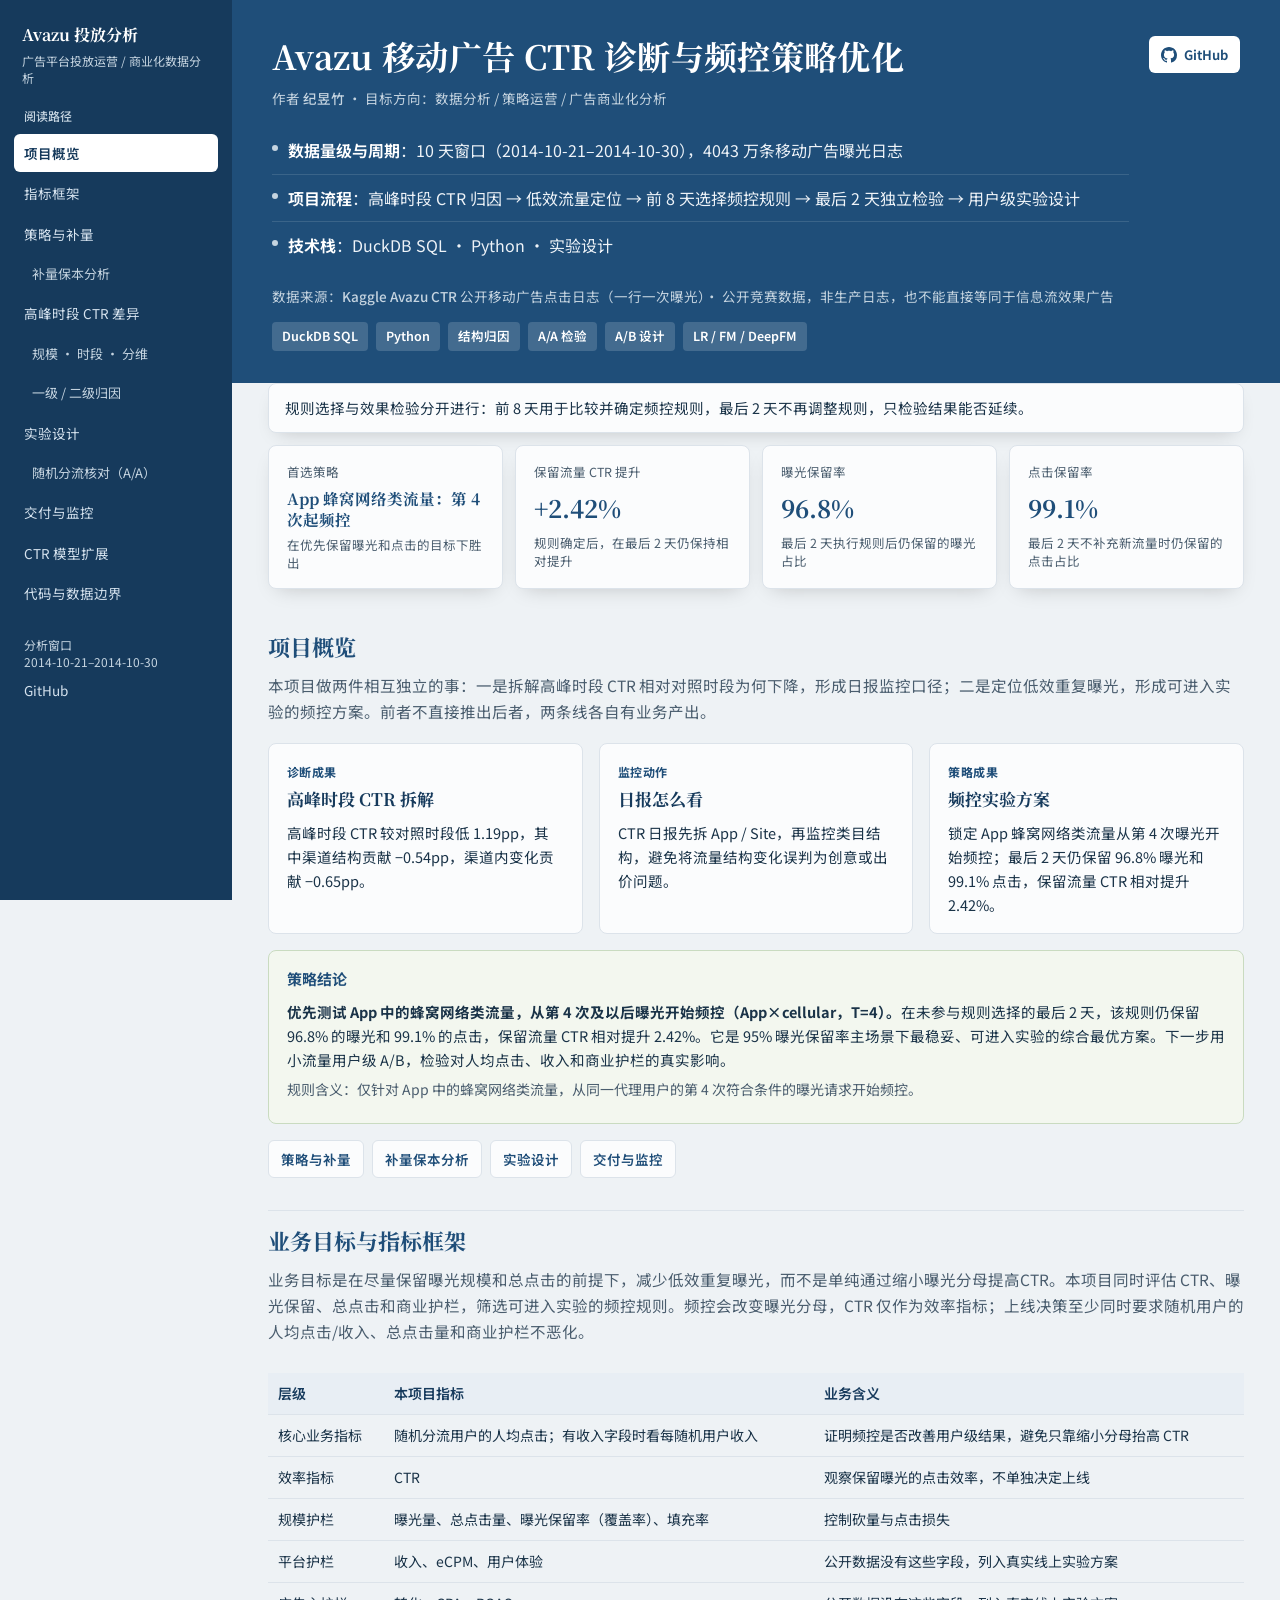
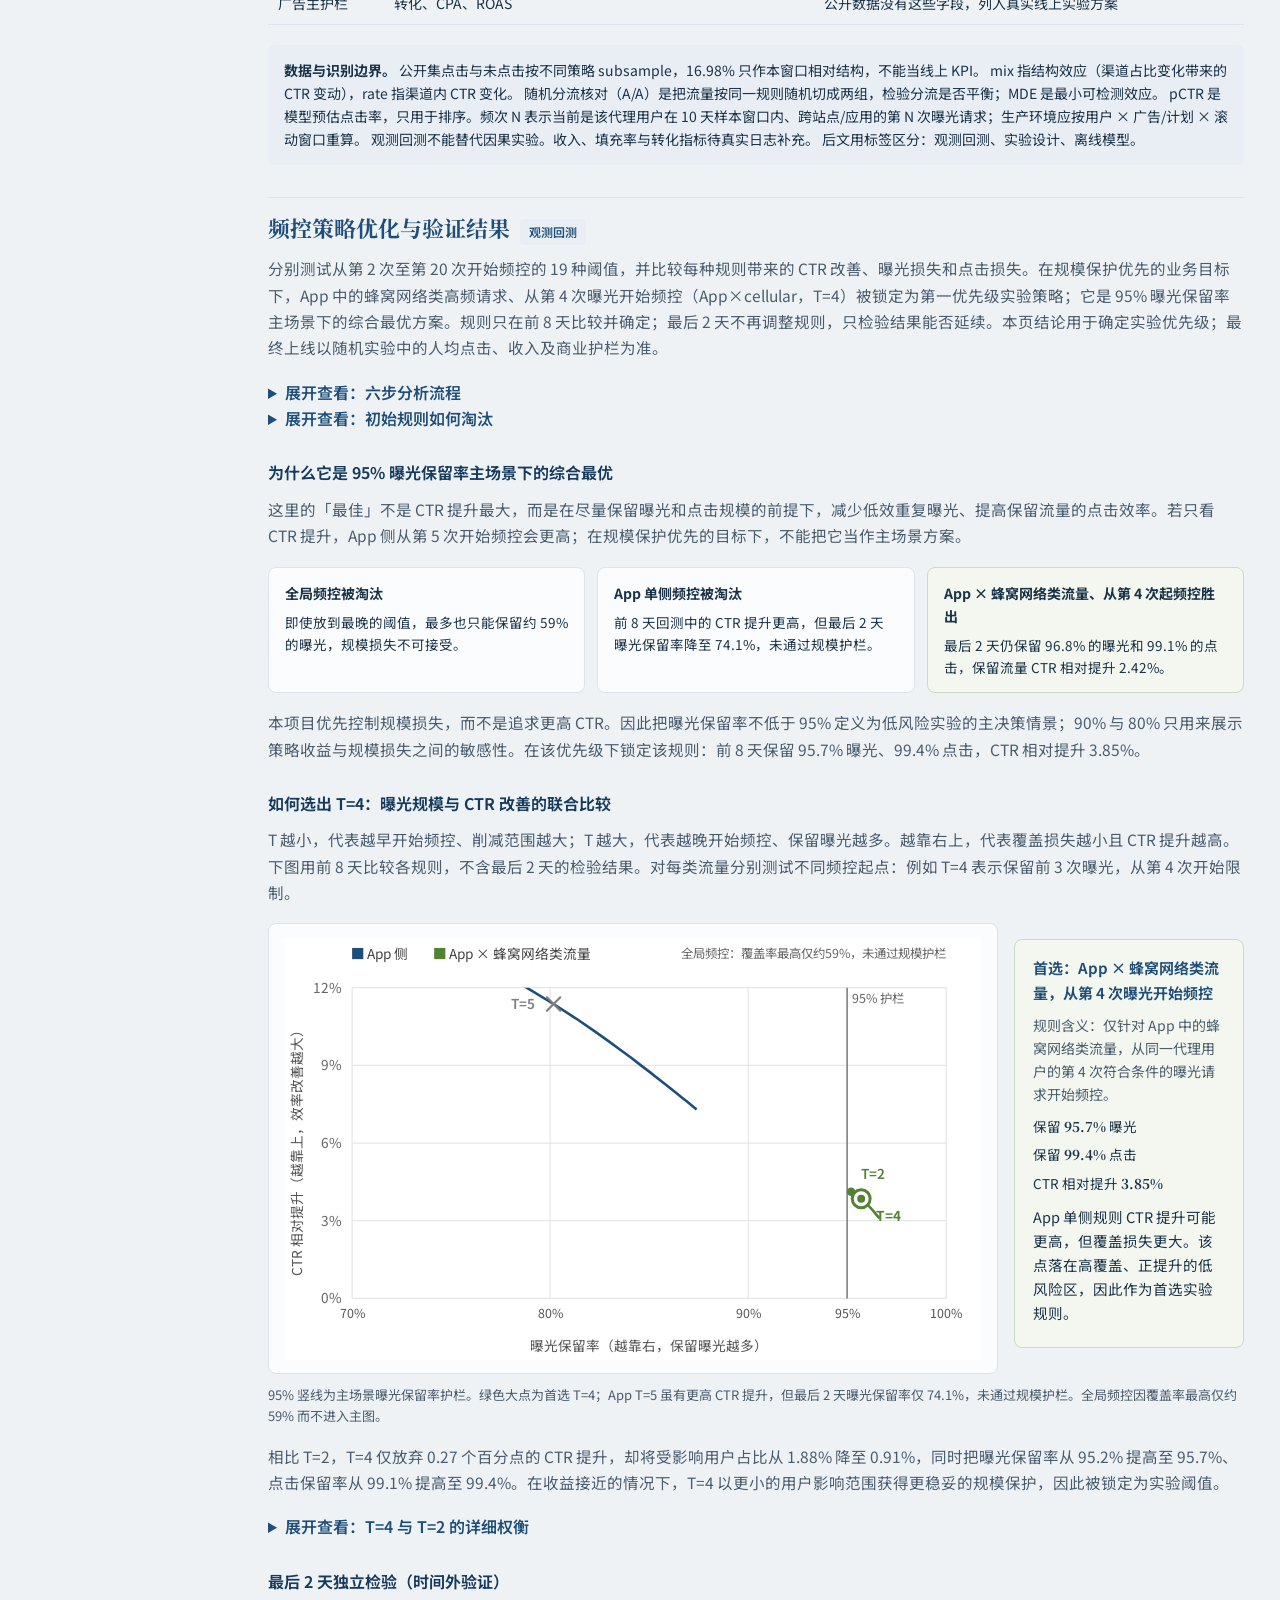
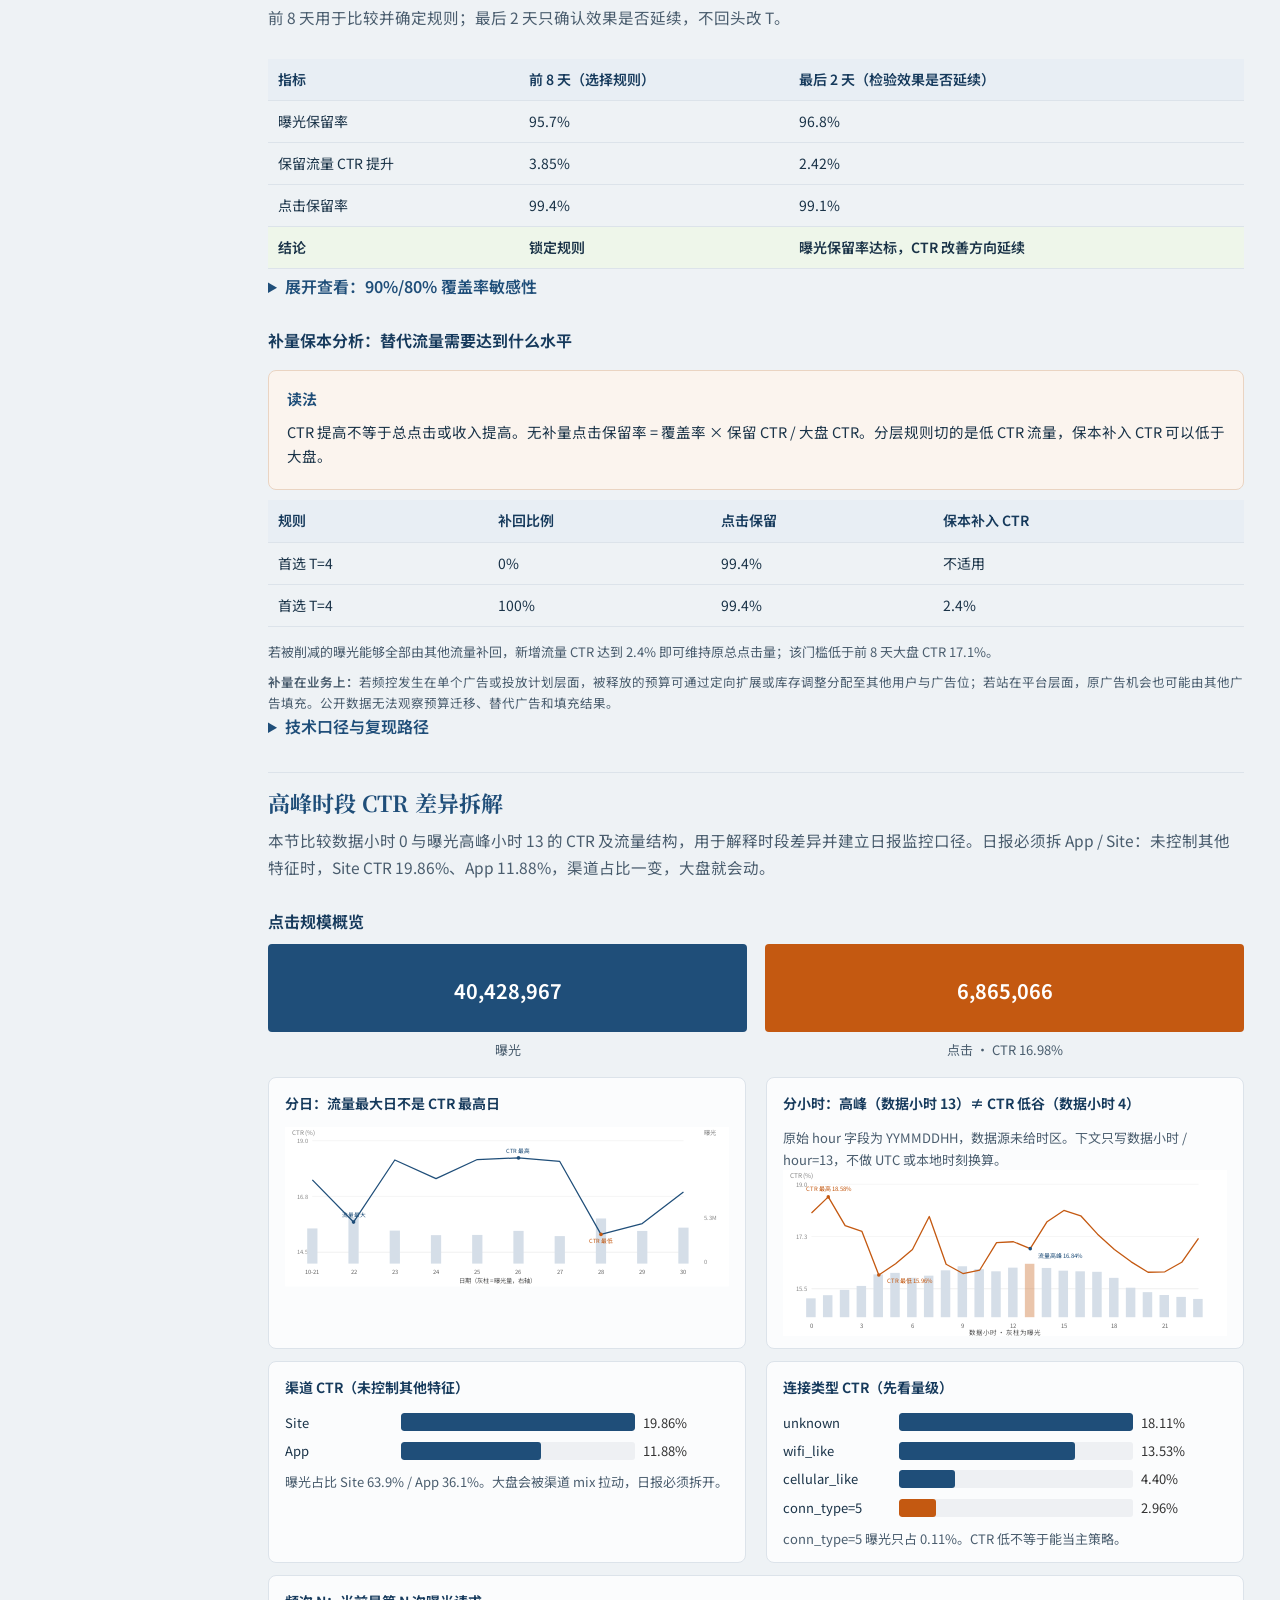
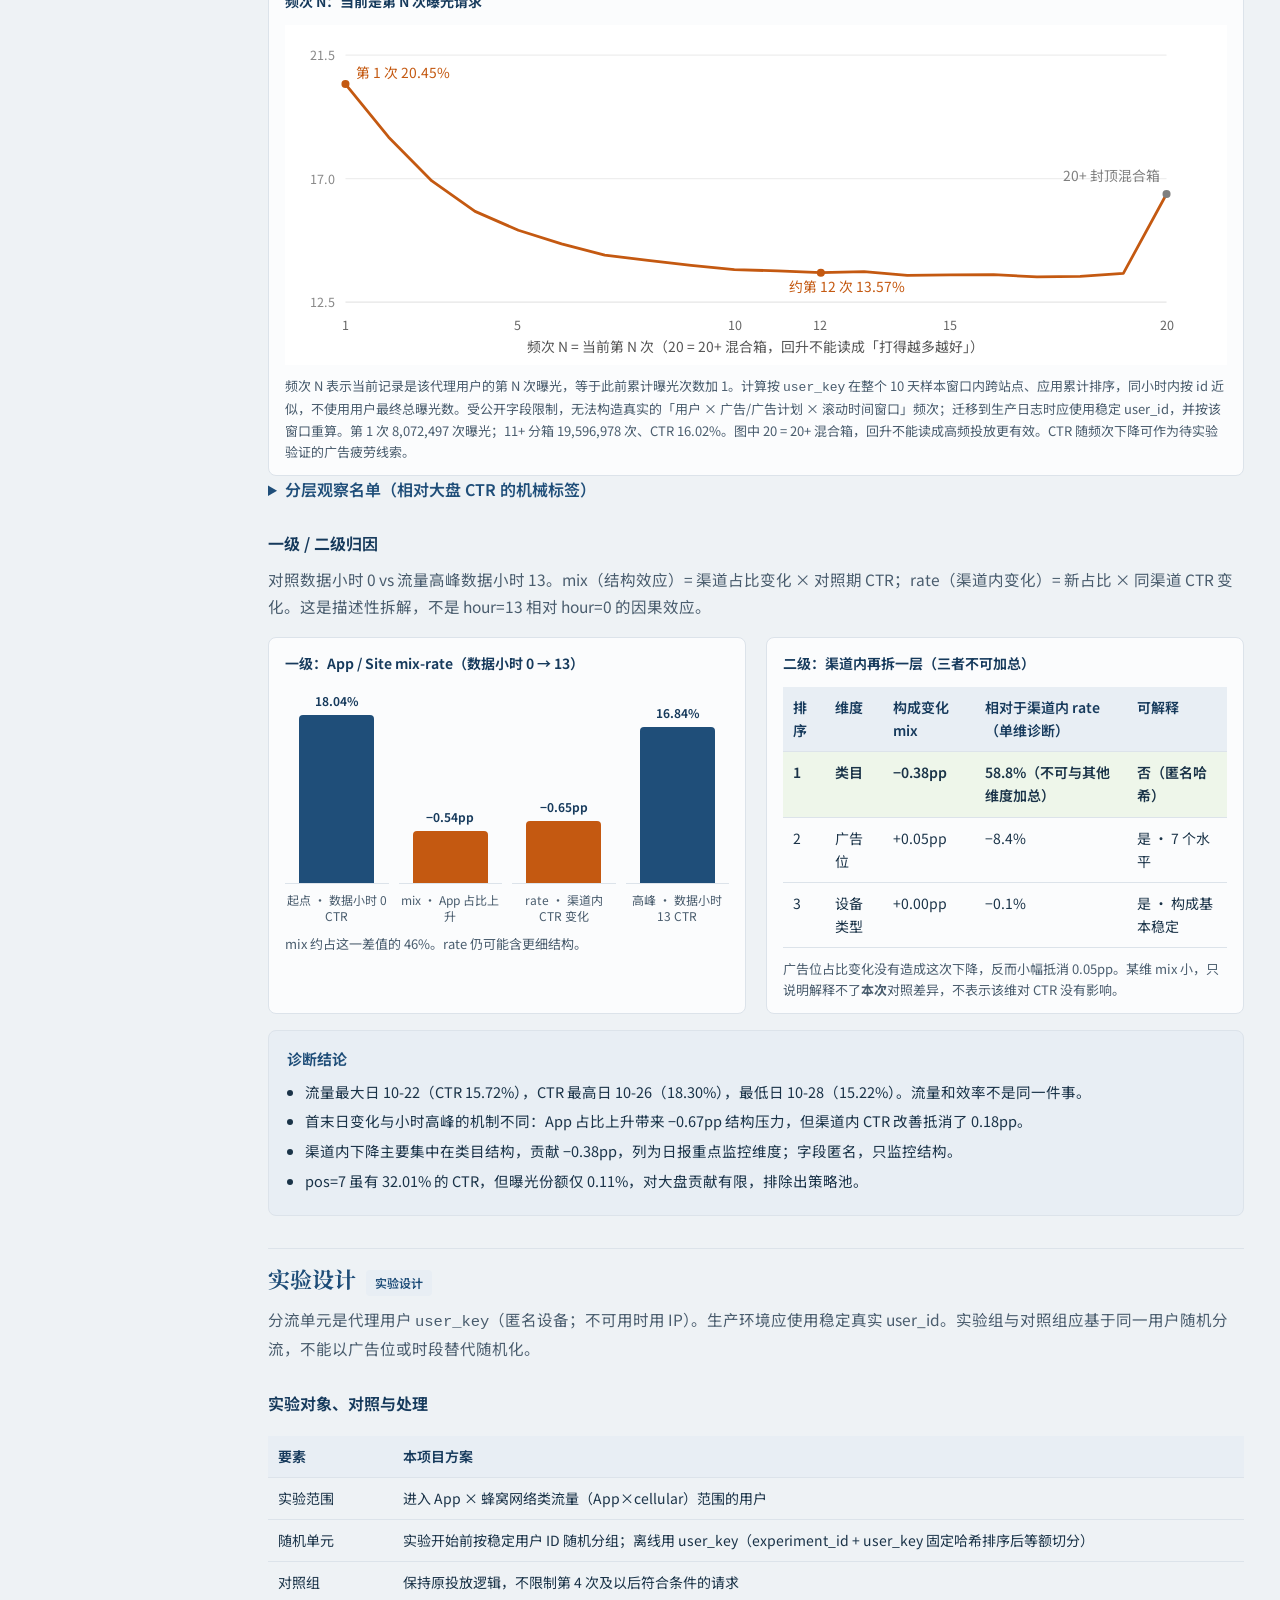
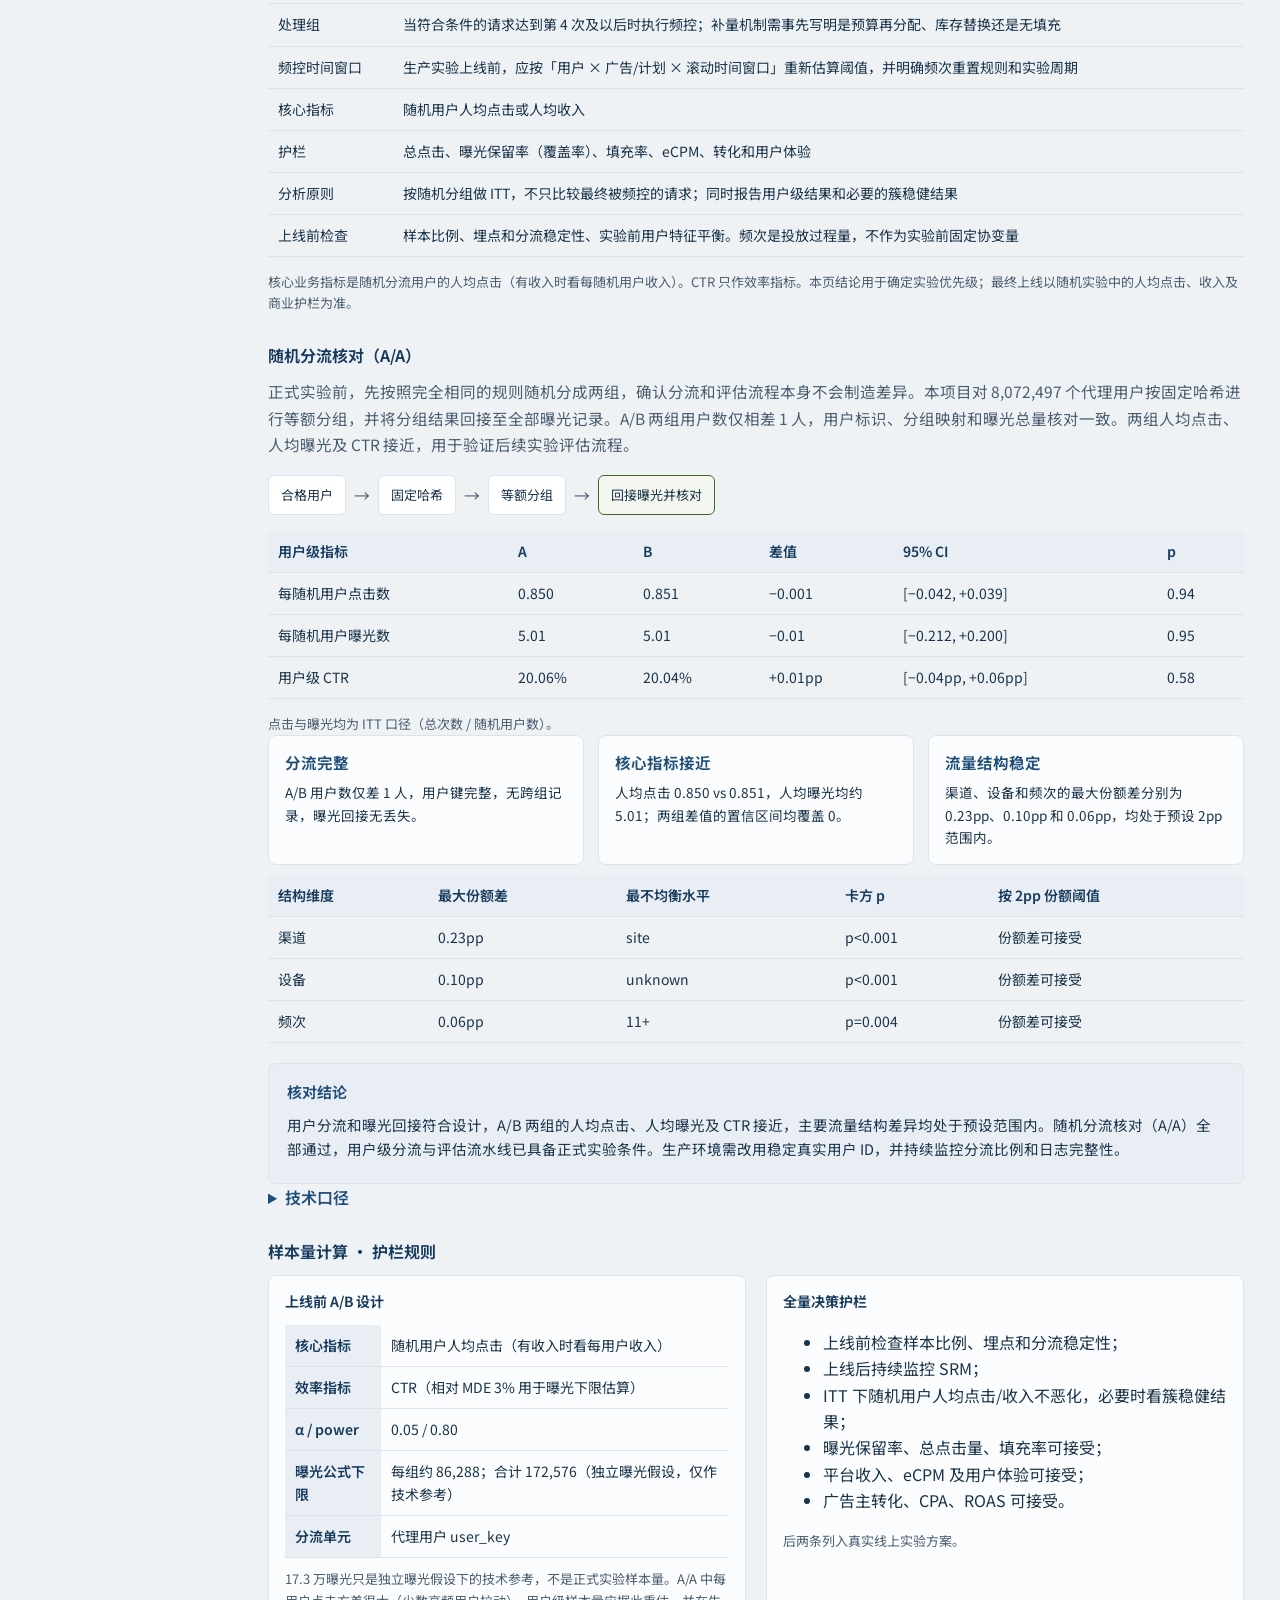
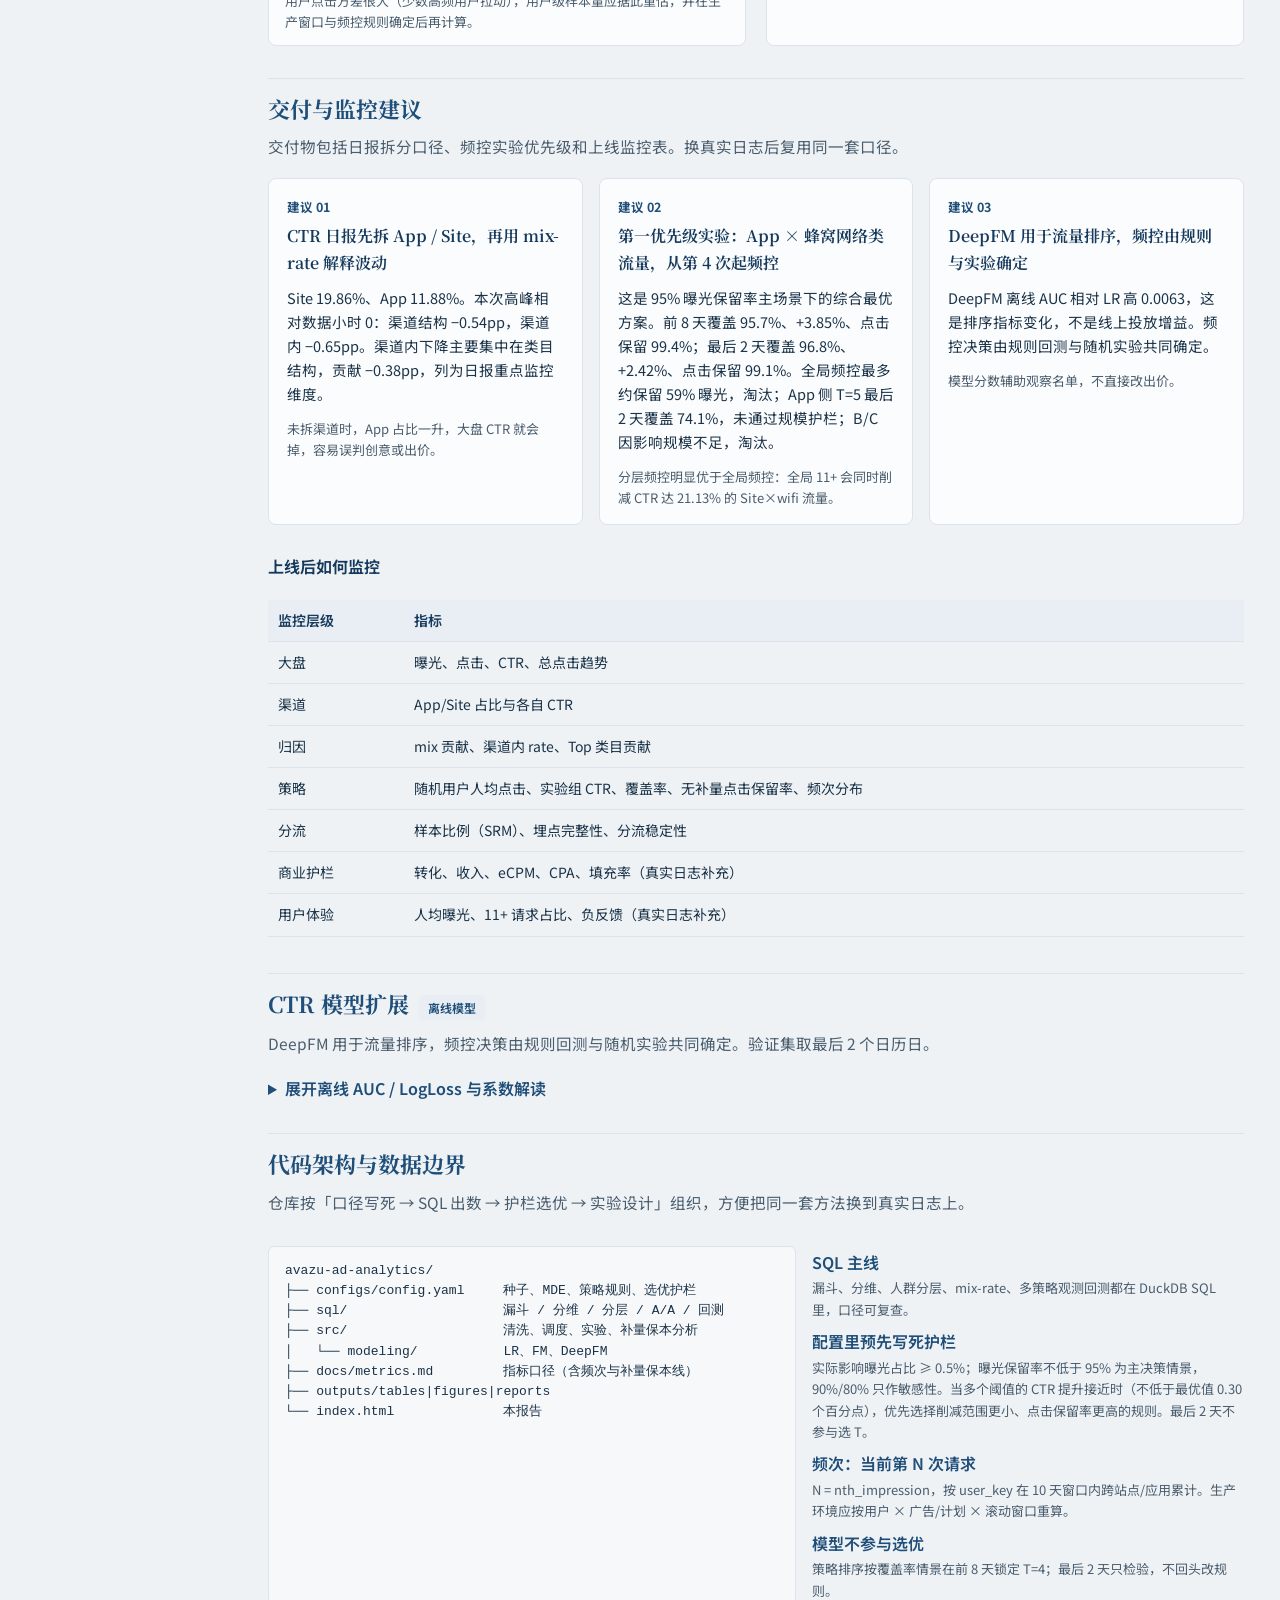
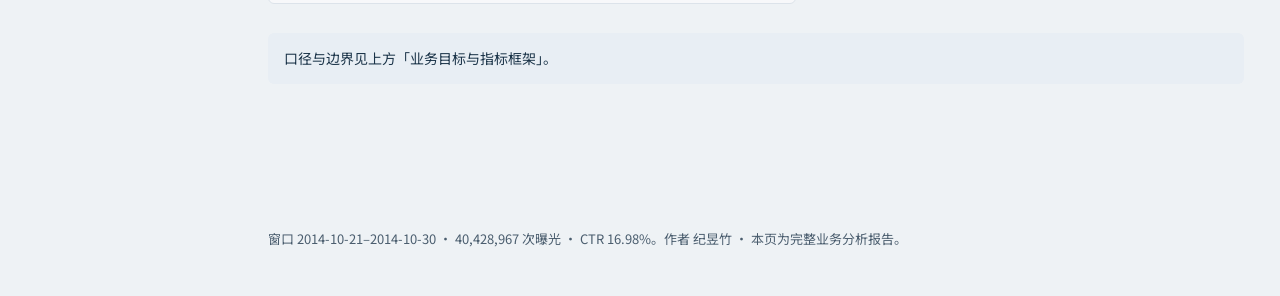
==== projects/avazu.html @ afe20b5f "Publish the personal site as a static portfolio. Co-authored-by: Cursor <cursoragent@cursor.com>" ====
<!DOCTYPE html>
<html lang="zh-CN">
<head>
<meta charset="utf-8"/>
<meta name="viewport" content="width=device-width, initial-scale=1"/>
<title>Avazu 移动广告 CTR 诊断与频控策略优化 · 纪昱竹</title>
<link rel="preconnect" href="https://fonts.googleapis.com"/>
<link rel="preconnect" href="https://fonts.gstatic.com" crossorigin/>
<link href="https://fonts.googleapis.com/css2?family=Noto+Sans+SC:wght@400;500;600;700&family=Noto+Serif+SC:wght@600;700&display=swap" rel="stylesheet"/>
<style>
:root {
  --navy:#1F4E79; --navy-2:#163A5C; --ink:#1a3348; --orange:#C45911; --green:#3f6b28;
  --red:#8a2b2b; --line:#dce3ea; --text:#1a3348; --muted:#4a5d6e; --paper:#fbfcfd;
  --page:#eef2f5; --soft:#e8eef4; --nav-w:232px; --space:4px;
  --display:"Noto Serif SC","Songti SC","STSong","Noto Serif",serif;
  --sans:"Noto Sans SC","PingFang SC","Hiragino Sans GB","Microsoft YaHei",sans-serif;
}
* { box-sizing:border-box; }
html { scroll-behavior:smooth; }
@media (prefers-reduced-motion:reduce) { html { scroll-behavior:auto; } }
body {
  margin:0; color:var(--text); background:var(--page);
  font:16px/1.65 var(--sans);
}
a { color:var(--navy); }
a:focus-visible, button:focus-visible, summary:focus-visible, .gh-btn:focus-visible {
  outline:2px solid var(--orange); outline-offset:3px;
}
::selection { background:#d4e2ef; color:var(--navy-2); }
.skip { position:absolute; left:-999px; }
.skip:focus { left:8px; top:8px; background:var(--paper); padding:8px 12px; z-index:40; }

/* 固定侧栏 */
nav.side {
  position:fixed; left:0; top:0; bottom:0; width:var(--nav-w);
  background:var(--navy-2); color:#d5e2ee; overflow-y:auto; z-index:8;
  padding:24px 14px 32px;
  scrollbar-width:thin; scrollbar-color:#4d6b84 transparent;
}
nav.side .brand { color:#fff; font-family:var(--display); font-weight:700; font-size:16px; line-height:1.35; margin:0 8px 6px; }
nav.side .brand-sub { font-size:12px; color:#c5d4e0; margin:0 8px 20px; line-height:1.45; }
nav.side a {
  display:block; color:#d5e2ee; text-decoration:none; font-size:13.5px;
  padding:8px 10px; border-radius:6px; margin-bottom:2px;
}
nav.side a:hover { background:rgba(255,255,255,.1); color:#fff; }
nav.side a.active { background:#fff; color:var(--navy-2); font-weight:600; }
nav.side .group { font-size:12px; color:#c5d4e0; margin:16px 10px 8px; font-weight:500; }
nav.side .sub { padding-left:18px; font-size:13px; color:#c5d4e0; }
nav.side .foot { margin:24px 10px 0; font-size:12px; color:#c5d4e0; line-height:1.45; }

header.top {
  margin-left:var(--nav-w); background:var(--navy); color:#fff;
  padding:36px 40px 32px;
}
header.top .head-row { display:flex; justify-content:space-between; align-items:flex-start; gap:20px; }
header.top h1 {
  margin:0 0 10px; font-family:var(--display); font-size:clamp(26px,2.6vw,34px);
  font-weight:700; letter-spacing:.01em; line-height:1.25;
}
header.top h1 .h1-sub {
  display:block; margin-top:8px;
  font-size:.78em; font-weight:650; line-height:1.35;
  color:#e8eef4;
}
header.top .byline { margin:0 0 18px; font-size:13.5px; color:#c5d4e0; line-height:1.6; }
header.top .byline b { color:#c5d4e0; font-weight:500; }
header.top .intro { margin:0 0 18px; padding:0; list-style:none; }
header.top .intro li {
  position:relative; padding:10px 0 10px 16px;
  color:#eef3f8; font-size:16px; line-height:1.65;
  border-bottom:1px solid rgba(255,255,255,.12);
}
header.top .intro li:last-child { border-bottom:none; }
header.top .intro li::before {
  content:""; position:absolute; left:0; top:18px;
  width:6px; height:6px; border-radius:50%; background:#c5d4e0;
}
header.top .intro b { color:#fff; font-weight:650; }
header.top .meta { margin:0; font-size:13.5px; color:#c5d4e0; line-height:1.6; }
header.top .meta b { color:#c5d4e0; font-weight:500; }
header.top .head-row > div { min-width:0; flex:1; }
.gh-btn {
  flex-shrink:0; display:inline-flex; align-items:center; gap:7px;
  background:#fff; color:var(--navy); text-decoration:none;
  font-size:13px; font-weight:650; padding:8px 12px; border-radius:6px;
  white-space:nowrap;
}
.gh-btn:hover { background:#e8eef4; color:var(--navy); }
.gh-btn svg { display:block; }

main { margin-left:var(--nav-w); padding:28px 36px 96px; width:auto; max-width:none; }

.kpi-block { margin:-28px 0 36px; }
.kpi-scope {
  background:var(--paper); border:1px solid var(--line); border-radius:8px;
  padding:12px 16px; margin:0 0 12px; font-size:14.5px; line-height:1.65;
  color:var(--text); box-shadow:0 8px 20px -10px rgba(0,0,0,.22);
}
.kpis { display:grid; grid-template-columns:repeat(4,1fr); gap:12px; }
.kpi {
  background:var(--paper); border:1px solid var(--line); border-radius:8px;
  padding:16px 18px; box-shadow:0 8px 20px -10px rgba(0,0,0,.22);
}
.kpi .l { font-size:12.5px; color:var(--muted); }
.kpi .v { font-family:var(--display); font-size:24px; font-weight:700; color:var(--navy); margin-top:6px; font-variant-numeric:tabular-nums; }
.kpi .v.long { font-size:15.5px; line-height:1.35; }
.kpi .s { font-size:12.5px; color:var(--muted); margin-top:6px; line-height:1.45; }
.decision-wrap { display:grid; grid-template-columns:minmax(0,1.55fr) minmax(230px,.48fr); gap:16px; align-items:start; }
.pick-card .rule { margin:0 0 10px; font-size:13.5px; color:var(--muted); line-height:1.65; }
.pick-card .metrics { display:grid; gap:8px; margin:10px 0 12px; }
.pick-card .metrics div { font-size:13.5px; line-height:1.5; }
.pick-card .metrics b { font-family:var(--display); font-variant-numeric:tabular-nums; }
.verdicts { display:grid; grid-template-columns:1fr 1fr 1fr; gap:12px; margin:8px 0 4px; }
.verdict { background:var(--paper); border:1px solid var(--line); border-radius:8px; padding:14px 16px; }
.verdict.win { background:#f3f7ef; border-color:#c9dbc0; }
.verdict h4 { margin:0 0 6px; font-size:14px; }
.verdict p { margin:0; font-size:13.5px; line-height:1.65; color:var(--text); }

.sec { background:transparent; border:0; border-radius:0; padding:8px 0 32px; margin:0 0 8px; border-bottom:1px solid var(--line); }
.sec:last-of-type { border-bottom:0; }
.sec h2 { margin:0 0 10px; font-family:var(--display); font-size:22px; font-weight:700; color:var(--navy); line-height:1.3; }
.sec h3 { margin:28px 0 10px; font-size:16px; font-weight:650; color:var(--navy-2); }
.h2-row { display:flex; align-items:baseline; gap:10px; flex-wrap:wrap; margin:0 0 10px; }
.h2-row h2 { margin:0; }
.sec-lab { font-size:12px; font-weight:600; padding:3px 9px; border-radius:4px; background:var(--soft); color:var(--navy); }
.pills { display:flex; flex-wrap:wrap; gap:8px; margin:14px 0 0; }
.pill { font-size:12.5px; padding:4px 10px; border-radius:4px; background:#e8eef4; color:var(--navy); font-weight:600; }
header.top .pill { background:rgba(255,255,255,.16); color:#fff; }
.lead { margin:0 0 18px; color:var(--muted); font-size:15.5px; line-height:1.7; }
.bound { margin:16px 0 0; padding:14px 16px; background:var(--soft); border-radius:6px; font-size:14px; color:var(--text); }
.note { font-size:13px; color:var(--muted); margin:10px 0 0; }
.grid-2 { display:grid; grid-template-columns:1fr 1fr; gap:20px; }
.grid-3 { display:grid; grid-template-columns:1fr 1fr 1fr; gap:16px; }
.scroll { overflow-x:auto; -webkit-overflow-scrolling:touch; }
.wwa { display:grid; grid-template-columns:1fr 1fr 1fr; gap:16px; margin:8px 0 4px; }
.wwa article { background:var(--paper); border:1px solid var(--line); border-radius:8px; padding:18px 18px 16px; }
.wwa .n { font-size:12px; font-weight:700; color:var(--navy); letter-spacing:.04em; }
.wwa h3 { margin:4px 0 8px; font-family:var(--display); font-size:17px; font-weight:700; }
.wwa p { margin:0; font-size:14.5px; color:var(--text); line-height:1.65; }
<details.fold { margin-top:16px; border:1px solid var(--line); border-radius:6px; padding:12px 14px; background:var(--paper); }
details.fold summary { cursor:pointer; font-weight:600; color:var(--navy); }
details.fold ul { margin:10px 0 0; padding-left:18px; }
details.fold li { margin:6px 0; font-size:14px; color:var(--text); }
details.fold code { overflow-wrap:anywhere; }
details.fold .lead { margin:10px 0 12px; }
details.fold .note { margin-top:8px; }
details.fold .story { margin-top:10px; }

.aside-note {
  margin:10px 0 0; font-size:12.5px; line-height:1.65; color:var(--muted);
}
.aside-note b { font-weight:600; color:var(--muted); }
.pane { background:var(--paper); border:1px solid var(--line); border-radius:8px; padding:14px 16px 12px; }
.pane h4 { margin:0 0 12px; font-size:14px; font-weight:650; color:var(--navy-2); text-align:left; }

.call { background:var(--soft); border:1px solid var(--line); padding:16px 18px; margin:16px 0 0; border-radius:8px; }
.call h3 { margin:0 0 8px; font-size:15px; color:var(--navy); }
.call p, .call li { margin:6px 0; font-size:14.5px; }
.call .rule { color:var(--muted); font-size:14px; }
.call ul { margin:0; padding-left:18px; }
.call.ok { background:#f3f7ef; border-color:#c9dbc0; }
.call.warn { background:#fbf4ee; border-color:#ead4c2; }

.story { display:grid; grid-template-columns:repeat(4,1fr); gap:8px; margin:0 0 8px; }
.story.six { grid-template-columns:repeat(6,1fr); }
.story .step { background:var(--soft); border-radius:6px; padding:10px 12px; }
.story .n { font-size:11px; color:var(--navy); font-weight:700; }
.story h4 { margin:2px 0 4px; font-size:13px; }
.story p { margin:0; font-size:12.5px; color:var(--muted); }

.bar-row { display:grid; grid-template-columns:108px 1fr 86px; align-items:center; gap:8px; margin:7px 0; font-size:13px; }
.bar-track { height:18px; background:#eef0f3; border-radius:3px; overflow:hidden; }
.bar-fill { height:100%; border-radius:3px; }
.bar-val { font-variant-numeric:tabular-nums; color:#333; }

.funnel { display:flex; align-items:flex-start; gap:18px; margin:8px 0 4px; }
.funnel .f { flex:1; text-align:center; display:flex; flex-direction:column; }
.funnel .box {
  width:100%; min-height:88px; margin:0;
  display:flex; flex-direction:column; justify-content:center;
  color:#fff; border-radius:4px; padding:16px 8px 12px;
}
.funnel .n { font-size:20px; font-weight:650; }
.funnel .l { font-size:12px; opacity:.9; }
.funnel .rate {
  margin-top:8px; font-size:13px; line-height:1.6; color:var(--muted);
  text-align:center; min-height:1.6em;
}

.wf { display:flex; align-items:stretch; gap:10px; min-height:220px; padding:4px 0 0; }
.wf .col { flex:1; min-width:0; display:flex; flex-direction:column; }
.wf-track {
  flex:1; min-height:176px;
  display:flex; flex-direction:column; justify-content:flex-end; align-items:center;
  border-bottom:1px solid var(--line);
}
.wf .blk {
  width:72%; max-width:88px; flex:0 0 auto;
  color:#fff; text-align:center; border-radius:4px 4px 0 0;
  font-size:12px; line-height:1.25; box-sizing:border-box;
}
.wf .val { font-size:12px; font-weight:650; color:var(--navy-2); margin-bottom:4px; text-align:center; }
.wf .lab {
  font-size:12px; color:var(--muted); margin-top:8px; text-align:center; line-height:1.3;
  min-height:2.6em;
}

table { width:100%; border-collapse:collapse; font-size:14px; margin:10px 0 4px; font-variant-numeric:tabular-nums; }
th, td { border-bottom:1px solid var(--line); padding:9px 10px; text-align:left; vertical-align:top; }
th { background:var(--soft); font-weight:600; color:var(--navy-2); }
tr.win td { background:#eef6ea; font-weight:600; }
tr.out td { color:var(--muted); }
.tag { display:inline-block; font-size:11px; padding:1px 7px; border-radius:99px; font-weight:600; }
.tag.win { background:#e6f0dc; color:var(--green); }
.tag.in { background:#e7eef6; color:var(--navy); }
.tag.out { background:#f6e7dc; color:var(--orange); }
.tag.base { background:#eee; color:#555; }
.tag.pass { background:#e6f0dc; color:var(--green); }
.tag.fail { background:#f6e7dc; color:var(--orange); }

.flow { display:flex; flex-wrap:wrap; align-items:center; gap:8px; margin:10px 0 6px; }
.flow .box {
  background:#fff; border:1px solid var(--line); border-radius:6px;
  padding:8px 12px; font-size:13px;
}
.flow .box.ok { border-color:var(--green); background:#f3f7ef; }
.flow .box.no { border-color:var(--orange); background:#fbf4ee; }
.flow .box.go { border-color:var(--navy); background:var(--soft); font-weight:600; color:var(--navy); }
.flow .arr { color:var(--muted); font-size:16px; }

.aa { display:grid; grid-template-columns:repeat(3, minmax(0, 1fr)); gap:14px; }
.aa .c { background:var(--paper); border:1px solid var(--line); border-radius:8px; padding:16px 16px; }
.aa .c .v { font-size:15.5px; font-weight:650; color:var(--navy); line-height:1.4; }
.aa .c .l { font-size:12.5px; color:var(--muted); }
.aa .c p { margin:8px 0 0; font-size:13.5px; color:var(--text); }
.aa .c .tiny { display:block; margin-top:8px; font-size:12px; color:var(--muted); }

.arch { display:grid; grid-template-columns:1.1fr .9fr; gap:16px; }
.tree { font:13px/1.55 ui-monospace,SFMono-Regular,Menlo,Consolas,monospace; background:#f7f8fa; border:1px solid var(--line); border-radius:6px; padding:14px 16px; overflow-x:auto; }
.mods dt { font-weight:600; color:var(--navy); margin-top:8px; }
.mods dt:first-child { margin-top:0; }
.mods dd { margin:2px 0 0 0; color:var(--muted); font-size:13px; }

.reco { display:grid; grid-template-columns:1fr 1fr 1fr; gap:16px; }
.reco article { background:var(--paper); border:1px solid var(--line); border-radius:8px; padding:18px 18px 16px; }
.reco .num { font-size:12.5px; font-weight:700; color:var(--navy); }
.reco h3 { margin:6px 0 10px; font-family:var(--display); font-size:16px; }
.reco p { margin:0; font-size:14.5px; color:var(--text); }
.reco .why { margin-top:12px; font-size:13px; color:var(--muted); }

footer.page {
  margin-left:var(--nav-w); padding:8px 36px 48px; font-size:13px; color:var(--muted);
}

main svg { max-width:100%; height:auto; display:block; }
.scroll { max-width:100%; }
.scroll table { min-width:640px; }
.jumps { display:flex; flex-wrap:wrap; gap:8px; margin:16px 0 0; }
.jumps a {
  display:inline-block; padding:7px 12px; border:1px solid var(--line);
  border-radius:6px; background:var(--paper); font-size:13.5px; font-weight:600;
  text-decoration:none;
}
.jumps a:hover { background:var(--soft); }

@media (max-width:1100px) {
  .kpis { grid-template-columns:repeat(2,1fr); }
  .story.six { grid-template-columns:1fr 1fr 1fr; }
  .reco { grid-template-columns:1fr; }
  .aa { grid-template-columns:1fr; }
}

@media (max-width:980px) {
  nav.side {
    position:sticky; top:0; width:auto; z-index:30;
    display:flex; flex-wrap:nowrap; align-items:center;
    gap:2px; padding:8px 10px;
    overflow-x:auto; -webkit-overflow-scrolling:touch;
    border-bottom:1px solid rgba(255,255,255,.08);
  }
  nav.side .brand { flex-shrink:0; margin:0 10px 0 4px; font-size:13px; white-space:nowrap; }
  nav.side a {
    display:inline-block; margin:0; white-space:nowrap;
    font-size:12.5px; padding:6px 9px;
  }
  nav.side .group, nav.side .foot, nav.side .brand-sub, nav.side .sub { display:none; }
  header.top, main, footer.page { margin-left:0; }
  header.top { padding:20px 18px 18px; }
  header.top h1 { font-size:22px; }
  header.top .head-row { flex-direction:column; }
  .gh-btn { order:-1; align-self:flex-end; }
  html { scroll-padding-top:56px; }
  section[id], h2, h3[id] { scroll-margin-top:56px; }
  main { padding:16px 16px 64px; }
  footer.page { padding:8px 16px 32px; }
  .grid-2, .grid-3, .aa, .arch, .decision-wrap, .verdicts { grid-template-columns:1fr; }
  .funnel { flex-direction:column; gap:10px; }
  .wf { display:grid; grid-template-columns:1fr 1fr; min-height:0; gap:12px; }
  .wf-track { min-height:120px; }
}

@media (max-width:720px) {
  .wwa, .reco { grid-template-columns:1fr; }
}

@media (max-width:640px) {
  .kpis, .story { grid-template-columns:1fr; }
  .kpi-block { margin-top:-10px; }
  .sec { padding:16px 14px 14px; }
  .kpi .v { font-size:20px; }
  .bar-row { grid-template-columns:96px 1fr 72px; font-size:12px; }
  .wf { grid-template-columns:1fr; }
  .wf-track { min-height:88px; }
  header.top .intro li { font-size:14px; }
}

@media (max-width:400px) {
  header.top h1 { font-size:20px; }
  nav.side .brand { display:none; }
  main { padding:12px 10px 56px; }
}
@media print {
  nav.side { position:static; width:auto; background:#fff; color:#000; }
  header.top, main, footer.page { margin-left:0; }
  .sec { break-inside:avoid; }
}
</style>
</head>
<body>
<a class="skip" href="#overview">跳到正文</a>

<nav class="side" aria-label="页面导航">
  <p class="brand">Avazu 投放分析</p>
  <p class="brand-sub">广告平台投放运营 / 商业化数据分析</p>
  <p class="group">阅读路径</p>
  <a href="#overview">项目概览</a>
  <a href="#framework">指标框架</a>
  <a href="#policy">策略与补量</a>
  <a class="sub" href="#refill">补量保本分析</a>
  <a href="#diagnose">高峰时段 CTR 差异</a>
  <a class="sub" href="#funnel">规模 · 时段 · 分维</a>
  <a class="sub" href="#attribution">一级 / 二级归因</a>
  <a href="#experiment">实验设计</a>
  <a class="sub" href="#aa">随机分流核对（A/A）</a>
  <a href="#reco">交付与监控</a>
  <a href="#model">CTR 模型扩展</a>
  <a href="#arch">代码与数据边界</a>
  <p class="foot">分析窗口<br/>2014-10-21–2014-10-30</p>
  <a href="https://github.com/jiyuzhu/avazu-ad-analytics" target="_blank" rel="noopener noreferrer">GitHub</a>
</nav>

<header class="top">
  <div class="head-row">
    <div>
      <h1>Avazu 移动广告 CTR 诊断与频控策略优化</h1>
      <p class="byline">作者 <b>纪昱竹</b> · 目标方向：数据分析 / 策略运营 / 广告商业化分析</p>
      <ul class="intro">
        <li><b>数据量级与周期</b>：10 天窗口（2014-10-21–2014-10-30），4043 万条移动广告曝光日志</li>
        <li><b>项目流程</b>：高峰时段 CTR 归因 → 低效流量定位 → 前 8 天选择频控规则 → 最后 2 天独立检验 → 用户级实验设计</li>
        <li><b>技术栈</b>：DuckDB SQL · Python · 实验设计</li>
      </ul>
      <p class="meta">数据来源：<b>Kaggle Avazu CTR</b> 公开移动广告点击日志（一行一次曝光）· 公开竞赛数据，非生产日志，也不能直接等同于信息流效果广告</p>
      <div class="pills" aria-label="方法标签">
        <span class="pill">DuckDB SQL</span>
        <span class="pill">Python</span>
        <span class="pill">结构归因</span>
        <span class="pill">A/A 检验</span>
        <span class="pill">A/B 设计</span>
        <span class="pill">LR / FM / DeepFM</span>
      </div>
    </div>
    <a class="gh-btn" href="https://github.com/jiyuzhu/avazu-ad-analytics" target="_blank" rel="noopener noreferrer">
      <svg width="16" height="16" viewBox="0 0 16 16" aria-hidden="true"><path fill="currentColor" d="M8 0C3.58 0 0 3.58 0 8c0 3.54 2.29 6.53 5.47 7.59.4.07.55-.17.55-.38 0-.19-.01-.82-.01-1.49-2.01.37-2.53-.49-2.69-.94-.09-.23-.48-.94-.82-1.13-.28-.15-.68-.52-.01-.53.63-.01 1.08.58 1.23.82.72 1.21 1.87.87 2.33.66.07-.52.28-.87.51-1.07-1.78-.2-3.64-.89-3.64-3.95 0-.87.31-1.59.82-2.15-.08-.2-.36-1.02.08-2.12 0 0 .67-.21 2.2.82.64-.18 1.32-.27 2-.27s1.36.09 2 .27c1.53-1.04 2.2-.82 2.2-.82.44 1.1.16 1.92.08 2.12.51.56.82 1.27.82 2.15 0 3.07-1.87 3.75-3.65 3.95.29.25.54.73.54 1.48 0 1.07-.01 1.93-.01 2.2 0 .21.15.46.55.38A8.01 8.01 0 0 0 16 8c0-4.42-3.58-8-8-8"/></svg>
      GitHub
    </a>
  </div>
</header>

<main>
  <section class="kpi-block" aria-label="分析成果">
    <p class="kpi-scope">规则选择与效果检验分开进行：前 8 天用于比较并确定频控规则，最后 2 天不再调整规则，只检验结果能否延续。</p>
    <div class="kpis">
    <div class="kpi"><div class="l">首选策略</div><div class="v long">App 蜂窝网络类流量：第 4 次起频控</div><div class="s">在优先保留曝光和点击的目标下胜出</div></div>
    <div class="kpi"><div class="l">保留流量 CTR 提升</div><div class="v">+2.42%</div><div class="s">规则确定后，在最后 2 天仍保持相对提升</div></div>
    <div class="kpi"><div class="l">曝光保留率</div><div class="v">96.8%</div><div class="s">最后 2 天执行规则后仍保留的曝光占比</div></div>
    <div class="kpi"><div class="l">点击保留率</div><div class="v">99.1%</div><div class="s">最后 2 天不补充新流量时仍保留的点击占比</div></div>
    </div>
  </section>

  <section id="overview" class="sec">
    <h2>项目概览</h2>
    <p class="lead">本项目做两件相互独立的事：一是拆解高峰时段 CTR 相对对照时段为何下降，形成日报监控口径；二是定位低效重复曝光，形成可进入实验的频控方案。前者不直接推出后者，两条线各自有业务产出。</p>
    <div class="wwa">
      <article>
        <div class="n">诊断成果</div>
        <h3>高峰时段 CTR 拆解</h3>
        <p>高峰时段 CTR 较对照时段低 1.19pp，其中渠道结构贡献 −0.54pp，渠道内变化贡献 −0.65pp。</p>
      </article>
      <article>
        <div class="n">监控动作</div>
        <h3>日报怎么看</h3>
        <p>CTR 日报先拆 App / Site，再监控类目结构，避免将流量结构变化误判为创意或出价问题。</p>
      </article>
      <article>
        <div class="n">策略成果</div>
        <h3>频控实验方案</h3>
        <p>锁定 App 蜂窝网络类流量从第 4 次曝光开始频控；最后 2 天仍保留 96.8% 曝光和 99.1% 点击，保留流量 CTR 相对提升 2.42%。</p>
      </article>
    </div>
    <div class="call ok" id="decision">
      <h3>策略结论</h3>
      <p><b>优先测试 App 中的蜂窝网络类流量，从第 4 次及以后曝光开始频控（App×cellular，T=4）。</b>在未参与规则选择的最后 2 天，该规则仍保留 96.8% 的曝光和 99.1% 的点击，保留流量 CTR 相对提升 2.42%。它是 95% 曝光保留率主场景下最稳妥、可进入实验的综合最优方案。下一步用小流量用户级 A/B，检验对人均点击、收入和商业护栏的真实影响。</p>
      <p class="rule">规则含义：仅针对 App 中的蜂窝网络类流量，从同一代理用户的第 4 次符合条件的曝光请求开始频控。</p>
    </div>
    <p class="jumps" aria-label="跳转到结论相关章节">
      <a href="#policy">策略与补量</a>
      <a href="#refill">补量保本分析</a>
      <a href="#experiment">实验设计</a>
      <a href="#reco">交付与监控</a>
    </p>
  </section>

  <section id="framework" class="sec">
    <h2>业务目标与指标框架</h2>
    <p class="lead">业务目标是在尽量保留曝光规模和总点击的前提下，减少低效重复曝光，而不是单纯通过缩小曝光分母提高CTR。本项目同时评估 CTR、曝光保留、总点击和商业护栏，筛选可进入实验的频控规则。频控会改变曝光分母，CTR 仅作为效率指标；上线决策至少同时要求随机用户的人均点击/收入、总点击量和商业护栏不恶化。</p>
    <div class="scroll">
    <table>
      <thead><tr><th>层级</th><th>本项目指标</th><th>业务含义</th></tr></thead>
      <tbody>
        <tr><td>核心业务指标</td><td>随机分流用户的人均点击；有收入字段时看每随机用户收入</td><td>证明频控是否改善用户级结果，避免只靠缩小分母抬高 CTR</td></tr>
        <tr><td>效率指标</td><td>CTR</td><td>观察保留曝光的点击效率，不单独决定上线</td></tr>
        <tr><td>规模护栏</td><td>曝光量、总点击量、曝光保留率（覆盖率）、填充率</td><td>控制砍量与点击损失</td></tr>
        <tr><td>平台护栏</td><td>收入、eCPM、用户体验</td><td>公开数据没有这些字段，列入真实线上实验方案</td></tr>
        <tr><td>广告主护栏</td><td>转化、CPA、ROAS</td><td>公开数据没有这些字段，列入真实线上实验方案</td></tr>
      </tbody>
    </table>
    </div>
    <div class="bound" id="boundary">
      <strong>数据与识别边界。</strong>
      公开集点击与未点击按不同策略 subsample，16.98% 只作本窗口相对结构，不能当线上 KPI。
      mix 指结构效应（渠道占比变化带来的 CTR 变动），rate 指渠道内 CTR 变化。
      随机分流核对（A/A）是把流量按同一规则随机切成两组，检验分流是否平衡；MDE 是最小可检测效应。
      pCTR 是模型预估点击率，只用于排序。频次 N 表示当前是该代理用户在 10 天样本窗口内、跨站点/应用的第 N 次曝光请求；生产环境应按用户 × 广告/计划 × 滚动窗口重算。
      观测回测不能替代因果实验。收入、填充率与转化指标待真实日志补充。
      后文用标签区分：观测回测、实验设计、离线模型。
    </div>
  </section>

  <section id="policy" class="sec">
    <div class="h2-row"><h2>频控策略优化与验证结果</h2><span class="sec-lab">观测回测</span></div>
    <p class="lead">分别测试从第 2 次至第 20 次开始频控的 19 种阈值，并比较每种规则带来的 CTR 改善、曝光损失和点击损失。在规模保护优先的业务目标下，App 中的蜂窝网络类高频请求、从第 4 次曝光开始频控（App×cellular，T=4）被锁定为第一优先级实验策略；它是 95% 曝光保留率主场景下的综合最优方案。规则只在前 8 天比较并确定；最后 2 天不再调整规则，只检验结果能否延续。本页结论用于确定实验优先级；最终上线以随机实验中的人均点击、收入及商业护栏为准。</p>

    <details class="fold">
      <summary>展开查看：六步分析流程</summary>
      <div class="story six">
        <div class="step"><div class="n">01</div><h4>低效流量定位</h4><p>识别 App 高频及 cellular 低效流量</p></div>
        <div class="step"><div class="n">02</div><h4>策略分层</h4><p>构造全局、App、App×cellular 三类规则</p></div>
        <div class="step"><div class="n">03</div><h4>阈值优化</h4><p>扫描 T=2–20 的覆盖—收益表现</p></div>
        <div class="step"><div class="n">04</div><h4>护栏筛选</h4><p>淘汰覆盖损失和影响规模不合格的规则</p></div>
        <div class="step"><div class="n">05</div><h4>最后 2 天独立检验</h4><p>不再改规则，只看结果能否延续</p></div>
        <div class="step"><div class="n">06</div><h4>实验落地</h4><p>对首选规则开展用户级随机实验</p></div>
      </div>
    </details>

    <details class="fold" id="policy-table">
      <summary>展开查看：初始规则如何淘汰</summary>
      <p class="lead">初始分层规则经规模与增量检验后，仅保留可形成业务影响的策略族，并转入阈值扫描。</p>
      <div class="scroll">
      <table>
        <thead>
          <tr><th>假设</th><th>规则</th><th>全窗口覆盖</th><th>相对提升</th><th>排除份额</th><th>处置</th></tr>
        </thead>
        <tbody>
          <tr><td>对照</td><td>不限制</td><td>100%</td><td>0%</td><td>0%</td><td><span class="tag base">基线</span></td></tr>
          <tr><td>A 全局 11+</td><td>排除 nth≥11</td><td>51.5%</td><td>+5.33%</td><td>48.5%</td><td><span class="tag out">进入阈值扫描，最终因覆盖损失过大淘汰</span></td></tr>
          <tr class="out"><td>B 广告位 2</td><td>该位第 4 次及以后</td><td>100.0%</td><td>+0.01%</td><td>0.01%</td><td><span class="tag out">因影响规模不足，淘汰</span></td></tr>
          <tr class="out"><td>C conn_type=5</td><td>排除类别 5</td><td>99.9%</td><td>+0.09%</td><td>0.11%</td><td><span class="tag out">因影响规模不足，淘汰</span></td></tr>
          <tr class="out"><td>D = A∪C</td><td>11+ 或 conn=5</td><td>51.5%</td><td>+5.42%</td><td>48.5%</td><td><span class="tag out">增量不足，淘汰</span></td></tr>
        </tbody>
      </table>
      </div>
      <p class="note">分层频控明显优于全局频控：全局 11+ 会同时削减 CTR 达 21.13% 的 Site×wifi 流量，因此淘汰。App × unknown × 11+ 为 11.88%，App × 蜂窝网络类流量 × 11+ 为 2.16%（140 万次，占大盘 3.47%），优先纳入扫描。</p>
    </details>

    <h3>为什么它是 95% 曝光保留率主场景下的综合最优</h3>
    <p class="lead">这里的「最佳」不是 CTR 提升最大，而是在尽量保留曝光和点击规模的前提下，减少低效重复曝光、提高保留流量的点击效率。若只看 CTR 提升，App 侧从第 5 次开始频控会更高；在规模保护优先的目标下，不能把它当作主场景方案。</p>
    <div class="verdicts">
      <article class="verdict">
        <h4>全局频控被淘汰</h4>
        <p>即使放到最晚的阈值，最多也只能保留约 59% 的曝光，规模损失不可接受。</p>
      </article>
      <article class="verdict">
        <h4>App 单侧频控被淘汰</h4>
        <p>前 8 天回测中的 CTR 提升更高，但最后 2 天曝光保留率降至 74.1%，未通过规模护栏。</p>
      </article>
      <article class="verdict win">
        <h4>App × 蜂窝网络类流量、从第 4 次起频控胜出</h4>
        <p>最后 2 天仍保留 96.8% 的曝光和 99.1% 的点击，保留流量 CTR 相对提升 2.42%。</p>
      </article>
    </div>
    <p class="lead" style="margin-top:16px">本项目优先控制规模损失，而不是追求更高 CTR。因此把曝光保留率不低于 95% 定义为低风险实验的主决策情景；90% 与 80% 只用来展示策略收益与规模损失之间的敏感性。在该优先级下锁定该规则：前 8 天保留 95.7% 曝光、99.4% 点击，CTR 相对提升 3.85%。</p>

    <h3 id="guardrail">如何选出 T=4：曝光规模与 CTR 改善的联合比较</h3>
    <p class="lead">T 越小，代表越早开始频控、削减范围越大；T 越大，代表越晚开始频控、保留曝光越多。越靠右上，代表覆盖损失越小且 CTR 提升越高。下图用前 8 天比较各规则，不含最后 2 天的检验结果。对每类流量分别测试不同频控起点：例如 T=4 表示保留前 3 次曝光，从第 4 次开始限制。</p>
    <div class="decision-wrap">
      <div class="pane">
<svg viewBox="0 0 560 340" width="100%" role="img" preserveAspectRatio="xMidYMid meet"><rect x="0" y="0" width="560" height="340" fill="#fff"/>
<defs><clipPath id="dm-clip"><rect x="54" y="40" width="478" height="250"/></clipPath></defs>
<text x="532" y="16" text-anchor="end" font-size="10" fill="#666">全局频控：覆盖率最高仅约59%，未通过规模护栏</text>
<line x1="54" y1="290.0" x2="532" y2="290.0" stroke="#E6E6E6"/>
<text x="46" y="294.0" text-anchor="end" font-size="11" fill="#666">0%</text>
<line x1="54" y1="227.5" x2="532" y2="227.5" stroke="#E6E6E6"/>
<text x="46" y="231.5" text-anchor="end" font-size="11" fill="#666">3%</text>
<line x1="54" y1="165.0" x2="532" y2="165.0" stroke="#E6E6E6"/>
<text x="46" y="169.0" text-anchor="end" font-size="11" fill="#666">6%</text>
<line x1="54" y1="102.5" x2="532" y2="102.5" stroke="#E6E6E6"/>
<text x="46" y="106.5" text-anchor="end" font-size="11" fill="#666">9%</text>
<line x1="54" y1="40.0" x2="532" y2="40.0" stroke="#E6E6E6"/>
<text x="46" y="44.0" text-anchor="end" font-size="11" fill="#666">12%</text>
<line x1="54.0" y1="40" x2="54.0" y2="290" stroke="#E6E6E6"/>
<text x="54.0" y="306" text-anchor="middle" font-size="10" fill="#555">70%</text>
<line x1="213.3" y1="40" x2="213.3" y2="290" stroke="#E6E6E6"/>
<text x="213.3" y="306" text-anchor="middle" font-size="10" fill="#555">80%</text>
<line x1="372.7" y1="40" x2="372.7" y2="290" stroke="#E6E6E6"/>
<text x="372.7" y="306" text-anchor="middle" font-size="10" fill="#555">90%</text>
<line x1="452.3" y1="40" x2="452.3" y2="290" stroke="#E6E6E6"/>
<text x="452.3" y="306" text-anchor="middle" font-size="10" fill="#555">95%</text>
<line x1="532.0" y1="40" x2="532.0" y2="290" stroke="#E6E6E6"/>
<text x="532.0" y="306" text-anchor="middle" font-size="10" fill="#555">100%</text>
<line x1="452.3" y1="40" x2="452.3" y2="290" stroke="#8A8A8A" stroke-width="1.4"/>
<text x="456.3" y="52" font-size="10" fill="#666">95% 护栏</text>
<polyline points="105.8,-3.8 159.6,21.1 192.7,38.9 216.1,53.1 233.9,64.6 248.1,74.3 260.0,82.8 270.0,90.1 278.8,96.6 286.4,102.5 293.3,107.7 299.5,112.6 305.2,117.0 310.3,121.1 315.1,124.9 319.5,128.5 323.7,131.8 327.5,135.0 331.2,138.0" fill="none" stroke="#1F4E79" stroke-width="2.1" stroke-linejoin="round" clip-path="url(#dm-clip)"/>
<polyline points="455.5,204.1 460.5,207.4 463.6,209.8 465.8,211.6 467.4,213.1 468.7,214.5 469.8,215.7 470.8,216.7 471.7,217.7 472.5,218.7 473.3,219.5 474.0,220.4 474.6,221.2 475.3,222.0 475.9,222.7 476.5,223.4 477.1,224.2 477.7,224.9 478.3,225.5" fill="none" stroke="#548235" stroke-width="2.1" stroke-linejoin="round" clip-path="url(#dm-clip)"/>
<line x1="210.7" y1="47.7" x2="221.5" y2="58.5" stroke="#7F7F7F" stroke-width="1.7" stroke-linecap="round"/>
<line x1="210.7" y1="58.5" x2="221.5" y2="47.7" stroke="#7F7F7F" stroke-width="1.7" stroke-linecap="round"/>
<text x="182.1" y="57.1" font-size="11" font-weight="600" fill="#7F7F7F">T=5</text>
<circle cx="455.5" cy="204.1" r="3.4" fill="#548235"/>
<text x="463.5" y="194.1" font-size="11" font-weight="600" fill="#548235">T=2</text>
<circle cx="463.6" cy="209.8" r="7.2" fill="#fff" stroke="#548235" stroke-width="2.4"/>
<circle cx="463.6" cy="209.8" r="3.2" fill="#548235"/>
<text x="475.6" y="227.8" font-size="11" font-weight="700" fill="#548235">T=4</text>
<text x="293" y="332" text-anchor="middle" font-size="11" fill="#555">曝光保留率（越靠右，保留曝光越多）</text>
<text x="14" y="170" text-anchor="middle" font-size="11" fill="#555" transform="rotate(-90 14 170)">CTR 相对提升（越靠上，效率改善越大）</text>
<rect x="54" y="8" width="9" height="9" fill="#1F4E79"/>
<text x="66" y="17" font-size="11" fill="#444">App 侧</text>
<rect x="120" y="8" width="9" height="9" fill="#548235"/>
<text x="132" y="17" font-size="11" fill="#444">App × 蜂窝网络类流量</text></svg>
      </div>
      <aside class="pick-card call ok">
        <h3>首选：App × 蜂窝网络类流量，从第 4 次曝光开始频控</h3>
        <p class="rule">规则含义：仅针对 App 中的蜂窝网络类流量，从同一代理用户的第 4 次符合条件的曝光请求开始频控。</p>
        <div class="metrics">
          <div>保留 <b>95.7%</b> 曝光</div>
          <div>保留 <b>99.4%</b> 点击</div>
          <div>CTR 相对提升 <b>3.85%</b></div>
        </div>
        <p>App 单侧规则 CTR 提升可能更高，但覆盖损失更大。该点落在高覆盖、正提升的低风险区，因此作为首选实验规则。</p>
      </aside>
    </div>
    <p class="note">95% 竖线为主场景曝光保留率护栏。绿色大点为首选 T=4；App T=5 虽有更高 CTR 提升，但最后 2 天曝光保留率仅 74.1%，未通过规模护栏。全局频控因覆盖率最高仅约 59% 而不进入主图。</p>

    <p class="lead" style="margin-top:16px">相比 T=2，T=4 仅放弃 0.27 个百分点的 CTR 提升，却将受影响用户占比从 1.88% 降至 0.91%，同时把曝光保留率从 95.2% 提高至 95.7%、点击保留率从 99.1% 提高至 99.4%。在收益接近的情况下，T=4 以更小的用户影响范围获得更稳妥的规模保护，因此被锁定为实验阈值。</p>
    <details class="fold">
      <summary>展开查看：T=4 与 T=2 的详细权衡</summary>
      <p class="lead">当多个阈值的 CTR 提升接近时，优先选择削减范围更小、点击保留率更高的规则。阈值选择仅使用前 8 天。</p>
      <div class="scroll">
      <table>
        <thead>
          <tr><th>T</th><th>覆盖率</th><th>CTR 相对提升</th><th>点击保留</th><th>削减占比</th><th>受影响用户</th><th>相对 T=2 提升损失</th><th>处置</th></tr>
        </thead>
        <tbody>
          <tr><td>2</td><td>95.2%</td><td>+4.12%</td><td>99.1%</td><td>4.80%</td><td>1.88%</td><td>—</td><td>前 8 天最高提升</td></tr>
          <tr><td>3</td><td>95.5%</td><td>+3.96%</td><td>99.3%</td><td>4.48%</td><td>1.23%</td><td>0.16pp</td><td>提升接近，范围仍大于 T=4</td></tr>
          <tr class="win"><td>4</td><td>95.7%</td><td>+3.85%</td><td>99.4%</td><td>4.29%</td><td>0.91%</td><td>0.27pp</td><td>锁定</td></tr>
        </tbody>
      </table>
      </div>
    </details>

    <h3>最后 2 天独立检验（时间外验证）</h3>
    <p class="lead">前 8 天用于比较并确定规则；最后 2 天只确认效果是否延续，不回头改 T。</p>
    <div class="scroll">
    <table>
      <thead>
        <tr><th>指标</th><th>前 8 天（选择规则）</th><th>最后 2 天（检验效果是否延续）</th></tr>
      </thead>
      <tbody>
        <tr><td>曝光保留率</td><td>95.7%</td><td>96.8%</td></tr>
        <tr><td>保留流量 CTR 提升</td><td>3.85%</td><td>2.42%</td></tr>
        <tr><td>点击保留率</td><td>99.4%</td><td>99.1%</td></tr>
        <tr class="win"><td>结论</td><td>锁定规则</td><td>曝光保留率达标，CTR 改善方向延续</td></tr>
      </tbody>
    </table>
    </div>

    <details class="fold">
      <summary>展开查看：90%/80% 覆盖率敏感性</summary>
      <p class="lead">95% 是低风险实验的主决策情景；90% 与 80% 只用来展示策略收益与规模损失之间的敏感性，不另宣布一条「更佳」主方案。</p>
      <div class="scroll">
      <table>
        <thead>
          <tr><th>覆盖率情景</th><th>角色</th><th>前 8 天入选规则</th><th>前 8 天覆盖 / 提升 / 点击保留</th><th>最后 2 天覆盖 / 提升 / 点击保留</th><th>独立检验结果</th></tr>
        </thead>
        <tbody>
          <tr class="win"><td>≥95%</td><td>主场景</td><td>App × 蜂窝网络类流量，T=4</td><td>95.7% / +3.85% / 99.4%</td><td>96.8% / +2.42% / 99.1%</td><td>覆盖达标，方向延续</td></tr>
          <tr><td>≥90%</td><td>敏感性</td><td>与 95% 情景相同</td><td>95.7% / +3.85% / 99.4%</td><td>96.8% / +2.42% / 99.1%</td><td>覆盖达标，方向延续</td></tr>
          <tr><td>≥80%</td><td>敏感性</td><td>App 侧 T=5</td><td>80.2% / +11.37% / 89.3%</td><td>74.1% / +11.36% / 82.5%</td><td>覆盖降至 74.1%，淘汰。</td></tr>
        </tbody>
      </table>
      </div>
      <p class="note">频次按 10 天窗口累计：窗口前期达到 T 的请求少、覆盖率偏高，后期偏低。生产环境必须按用户 × 广告/计划 × 滚动窗口重算后再实验。App 侧 T=5 最后 2 天曝光保留率未达标（10-30 当日覆盖 70.9%）。</p>
      <p class="lead" style="margin-top:14px">App 侧 T=5 的补量保本分析（该规则已在最后 2 天检验中因曝光保留率不足被淘汰，不进入主表）：</p>
      <div class="scroll">
      <table>
        <thead><tr><th>规则</th><th>补回比例</th><th>点击保留</th><th>保本补入 CTR</th></tr></thead>
        <tbody>
          <tr><td>App T=5</td><td>0%</td><td>89.3%</td><td>不适用</td></tr>
          <tr><td>App T=5</td><td>100%</td><td>89.3%</td><td>9.3%</td></tr>
        </tbody>
      </table>
      </div>
    </details>

    <h3 id="refill">补量保本分析：替代流量需要达到什么水平</h3>
    <div class="call warn">
      <h3>读法</h3>
      <p>CTR 提高不等于总点击或收入提高。无补量点击保留率 = 覆盖率 × 保留 CTR / 大盘 CTR。分层规则切的是低 CTR 流量，保本补入 CTR 可以低于大盘。</p>
    </div>
    <div class="scroll">
    <table>
      <thead><tr><th>规则</th><th>补回比例</th><th>点击保留</th><th>保本补入 CTR</th></tr></thead>
      <tbody>
        <tr><td>首选 T=4</td><td>0%</td><td>99.4%</td><td>不适用</td></tr>
        <tr><td>首选 T=4</td><td>100%</td><td>99.4%</td><td>2.4%</td></tr>
      </tbody>
    </table>
    </div>
    <p class="note">若被削减的曝光能够全部由其他流量补回，新增流量 CTR 达到 2.4% 即可维持原总点击量；该门槛低于前 8 天大盘 CTR 17.1%。</p>
    <p class="aside-note"><b>补量在业务上：</b>若频控发生在单个广告或投放计划层面，被释放的预算可通过定向扩展或库存调整分配至其他用户与广告位；若站在平台层面，原广告机会也可能由其他广告填充。公开数据无法观察预算迁移、替代广告和填充结果。</p>
    <details class="fold">
      <summary>技术口径与复现路径</summary>
      <ul>
        <li>扫描：<code>src/policy_scan.py</code>，表 <code>outputs/tables/freq_policy_scan.csv</code></li>
        <li>选阈对比：<code>outputs/tables/freq_policy_near_best.csv</code></li>
        <li>情景：<code>outputs/tables/freq_policy_scenarios.csv</code></li>
        <li>逐日：<code>outputs/tables/freq_policy_scan_daily.csv</code></li>
        <li>补量：<code>src/refill_sensitivity.py</code> → <code>outputs/tables/refill_sensitivity.csv</code></li>
        <li>以上为总点击量保本线，不代表收入保本线。</li>
      </ul>
    </details>
  </section>

  <section id="diagnose" class="sec">
    <div class="h2-row"><h2>高峰时段 CTR 差异拆解</h2></div>
    <p class="lead">本节比较数据小时 0 与曝光高峰小时 13 的 CTR 及流量结构，用于解释时段差异并建立日报监控口径。日报必须拆 App / Site：未控制其他特征时，Site CTR 19.86%、App 11.88%，渠道占比一变，大盘就会动。</p>

    <h3 id="funnel">点击规模概览</h3>
    <div class="funnel">
      <div class="f">
        <div class="box" style="background:#1F4E79">
          <div class="n">40,428,967</div>
        </div>
        <div class="rate">曝光</div>
      </div>
      <div class="f">
        <div class="box" style="background:#C45911">
          <div class="n">6,865,066</div>
        </div>
        <div class="rate">点击 · CTR 16.98%</div>
      </div>
    </div>

    <div class="grid-2" style="margin-top:16px">
      <div class="pane">
        <h4>分日：流量最大日不是 CTR 最高日</h4>
        <svg viewBox="0 0 780 280" width="100%" role="img" aria-label="分日曝光与 CTR">
          <rect width="780" height="280" fill="#fff"/>
          <text x="12" y="14" font-size="11" fill="#888">CTR (%)</text>
          <text x="736" y="14" font-size="11" fill="#888">曝光</text>
          <line x1="48" y1="24" x2="700" y2="24" stroke="#eee"/><text x="40" y="28" text-anchor="end" font-size="10" fill="#888">19.0</text>
          <line x1="48" y1="122" x2="700" y2="122" stroke="#eee"/><text x="40" y="126" text-anchor="end" font-size="10" fill="#888">16.8</text>
          <line x1="48" y1="220" x2="700" y2="220" stroke="#e6e6e6"/><text x="40" y="224" text-anchor="end" font-size="10" fill="#888">14.5</text>
          <text x="736" y="164" font-size="10" fill="#888">5.3M</text>
          <text x="736" y="240" font-size="10" fill="#888">0</text>
          <rect x="39" y="178.2" width="18" height="61.8" fill="#d5dee8"/>
          <rect x="111.4" y="160.0" width="18" height="80.0" fill="#d5dee8"/>
          <rect x="183.9" y="182.0" width="18" height="58.0" fill="#d5dee8"/>
          <rect x="256.3" y="190.0" width="18" height="50.0" fill="#d5dee8"/>
          <rect x="328.8" y="189.6" width="18" height="50.4" fill="#d5dee8"/>
          <rect x="401.2" y="182.5" width="18" height="57.5" fill="#d5dee8"/>
          <rect x="473.7" y="191.7" width="18" height="48.3" fill="#d5dee8"/>
          <rect x="546.1" y="160.7" width="18" height="79.3" fill="#d5dee8"/>
          <rect x="618.6" y="182.6" width="18" height="57.4" fill="#d5dee8"/>
          <rect x="691" y="176.8" width="18" height="63.2" fill="#d5dee8"/>
          <polyline points="48.0,92.8 120.4,167.0 192.9,58.0 265.3,90.6 337.8,57.1 410.2,54.3 482.7,60.6 555.1,188.7 627.6,169.6 700.0,114.2" fill="none" stroke="#1F4E79" stroke-width="2.2" stroke-linejoin="round"/>
          <circle cx="120.4" cy="167.0" r="3.2" fill="#1F4E79"/>
          <circle cx="410.2" cy="54.3" r="3.2" fill="#1F4E79"/>
          <circle cx="555.1" cy="188.7" r="3.2" fill="#C45911"/>
          <text x="120.4" y="158" text-anchor="middle" font-size="10" fill="#1F4E79">流量最大</text>
          <text x="410.2" y="46" text-anchor="middle" font-size="10" fill="#1F4E79">CTR 最高</text>
          <text x="555.1" y="204" text-anchor="middle" font-size="10" fill="#C45911">CTR 最低</text>
          <text x="48" y="258" text-anchor="middle" font-size="10" fill="#666">10-21</text>
          <text x="120.4" y="258" text-anchor="middle" font-size="10" fill="#666">22</text>
          <text x="192.9" y="258" text-anchor="middle" font-size="10" fill="#666">23</text>
          <text x="265.3" y="258" text-anchor="middle" font-size="10" fill="#666">24</text>
          <text x="337.8" y="258" text-anchor="middle" font-size="10" fill="#666">25</text>
          <text x="410.2" y="258" text-anchor="middle" font-size="10" fill="#666">26</text>
          <text x="482.7" y="258" text-anchor="middle" font-size="10" fill="#666">27</text>
          <text x="555.1" y="258" text-anchor="middle" font-size="10" fill="#666">28</text>
          <text x="627.6" y="258" text-anchor="middle" font-size="10" fill="#666">29</text>
          <text x="700" y="258" text-anchor="middle" font-size="10" fill="#666">30</text>
          <text x="374" y="274" text-anchor="middle" font-size="11" fill="#555">日期（灰柱 = 曝光量，右轴）</text>
        </svg>
      </div>
      <div class="pane">
        <h4>分小时：高峰（数据小时 13）≠ CTR 低谷（数据小时 4）</h4>
        <p class="note">原始 hour 字段为 YYMMDDHH，数据源未给时区。下文只写数据小时 / hour=13，不做 UTC 或本地时刻换算。</p>
        <svg viewBox="0 0 748 280" width="100%" role="img" aria-label="分小时曝光与 CTR">
          <rect width="748" height="280" fill="#fff"/>
          <text x="12" y="14" font-size="11" fill="#888">CTR (%)</text>
          <line x1="48" y1="24" x2="700" y2="24" stroke="#eee"/><text x="40" y="28" text-anchor="end" font-size="10" fill="#888">19.0</text>
          <line x1="48" y1="112" x2="700" y2="112" stroke="#eee"/><text x="40" y="116" text-anchor="end" font-size="10" fill="#888">17.3</text>
          <line x1="48" y1="200" x2="700" y2="200" stroke="#e6e6e6"/><text x="40" y="204" text-anchor="end" font-size="10" fill="#888">15.5</text>
          <rect x="39.0" y="216.2" width="16" height="31.8" fill="#d5dee8"/>
          <rect x="67.3" y="210.9" width="16" height="37.1" fill="#d5dee8"/>
          <rect x="95.7" y="201.9" width="16" height="46.1" fill="#d5dee8"/>
          <rect x="124.0" y="195.3" width="16" height="52.7" fill="#d5dee8"/>
          <rect x="152.4" y="175.9" width="16" height="72.1" fill="#d5dee8"/>
          <rect x="180.7" y="173.3" width="16" height="74.7" fill="#d5dee8"/>
          <rect x="209.1" y="181.6" width="16" height="66.4" fill="#d5dee8"/>
          <rect x="237.4" y="178.0" width="16" height="70.0" fill="#d5dee8"/>
          <rect x="265.8" y="169.0" width="16" height="79.0" fill="#d5dee8"/>
          <rect x="294.1" y="162.2" width="16" height="85.8" fill="#d5dee8"/>
          <rect x="322.5" y="167.0" width="16" height="81.0" fill="#d5dee8"/>
          <rect x="350.8" y="170.7" width="16" height="77.3" fill="#d5dee8"/>
          <rect x="379.2" y="164.5" width="16" height="83.5" fill="#d5dee8"/>
          <rect x="407.5" y="158.0" width="16" height="90.0" fill="#C45911" opacity=".35"/>
          <rect x="435.9" y="165.0" width="16" height="83.0" fill="#d5dee8"/>
          <rect x="464.2" y="169.6" width="16" height="78.4" fill="#d5dee8"/>
          <rect x="492.6" y="170.7" width="16" height="77.3" fill="#d5dee8"/>
          <rect x="520.9" y="171.5" width="16" height="76.5" fill="#d5dee8"/>
          <rect x="549.3" y="181.7" width="16" height="66.3" fill="#d5dee8"/>
          <rect x="577.6" y="198.3" width="16" height="49.7" fill="#d5dee8"/>
          <rect x="606.0" y="205.8" width="16" height="42.2" fill="#d5dee8"/>
          <rect x="634.3" y="210.6" width="16" height="37.4" fill="#d5dee8"/>
          <rect x="662.7" y="213.8" width="16" height="34.2" fill="#d5dee8"/>
          <rect x="691.0" y="217.2" width="16" height="30.8" fill="#d5dee8"/>
          <polyline points="48.0,72.5 76.3,45.3 104.7,93.8 133.0,103.5 161.4,177.0 189.7,157.8 218.1,134.0 246.4,78.4 274.8,158.8 303.1,174.4 331.5,168.5 359.8,122.4 388.2,120.9 416.5,132.5 444.9,87.1 473.2,68.2 501.6,77.1 529.9,108.1 558.3,133.8 586.6,154.7 615.0,172.3 643.3,171.5 671.7,155.5 700.0,115.3" fill="none" stroke="#C45911" stroke-width="2.2" stroke-linejoin="round"/>
          <circle cx="76.3" cy="45.3" r="3" fill="#C45911"/>
          <circle cx="161.4" cy="177.0" r="3" fill="#C45911"/>
          <circle cx="416.5" cy="132.5" r="3" fill="#1F4E79"/>
          <text x="76.3" y="36" text-anchor="middle" font-size="10" fill="#C45911">CTR 最高 18.58%</text>
          <text x="175" y="190" font-size="10" fill="#C45911">CTR 最低 15.96%</text>
          <text x="430" y="148" font-size="10" fill="#1F4E79">流量高峰 16.84%</text>
          <text x="48" y="266" text-anchor="middle" font-size="10" fill="#666">0</text>
          <text x="133" y="266" text-anchor="middle" font-size="10" fill="#666">3</text>
          <text x="218" y="266" text-anchor="middle" font-size="10" fill="#666">6</text>
          <text x="303" y="266" text-anchor="middle" font-size="10" fill="#666">9</text>
          <text x="388" y="266" text-anchor="middle" font-size="10" fill="#666">12</text>
          <text x="473" y="266" text-anchor="middle" font-size="10" fill="#666">15</text>
          <text x="558" y="266" text-anchor="middle" font-size="10" fill="#666">18</text>
          <text x="643" y="266" text-anchor="middle" font-size="10" fill="#666">21</text>
          <text x="374" y="278" text-anchor="middle" font-size="11" fill="#555">数据小时 · 灰柱为曝光</text>
        </svg>
      </div>
    </div>

    <div class="grid-2" style="margin-top:12px">
      <div class="pane">
        <h4>渠道 CTR（未控制其他特征）</h4>
        <div class="bar-row"><span>Site</span><div class="bar-track"><div class="bar-fill" style="width:100%;background:#1F4E79"></div></div><span class="bar-val">19.86%</span></div>
        <div class="bar-row"><span>App</span><div class="bar-track"><div class="bar-fill" style="width:60%;background:#1F4E79"></div></div><span class="bar-val">11.88%</span></div>
        <p class="note">曝光占比 Site 63.9% / App 36.1%。大盘会被渠道 mix 拉动，日报必须拆开。</p>
      </div>
      <div class="pane">
        <h4>连接类型 CTR（先看量级）</h4>
        <div class="bar-row"><span>unknown</span><div class="bar-track"><div class="bar-fill" style="width:100%;background:#1F4E79"></div></div><span class="bar-val">18.11%</span></div>
        <div class="bar-row"><span>wifi_like</span><div class="bar-track"><div class="bar-fill" style="width:75%;background:#1F4E79"></div></div><span class="bar-val">13.53%</span></div>
        <div class="bar-row"><span>cellular_like</span><div class="bar-track"><div class="bar-fill" style="width:24%;background:#1F4E79"></div></div><span class="bar-val">4.40%</span></div>
        <div class="bar-row"><span>conn_type=5</span><div class="bar-track"><div class="bar-fill" style="width:16%;background:#C45911"></div></div><span class="bar-val">2.96%</span></div>
        <p class="note">conn_type=5 曝光只占 0.11%。CTR 低不等于能当主策略。</p>
      </div>
    </div>

    <div class="pane" style="margin-top:12px">
      <h4>频次 N：当前是第 N 次曝光请求</h4>
      <svg viewBox="0 0 748 270" width="100%" role="img" aria-label="第 N 次曝光 CTR">
        <rect width="748" height="270" fill="#fff"/>
        <line x1="48" y1="24" x2="700" y2="24" stroke="#eee"/><text x="40" y="28" text-anchor="end" font-size="10" fill="#888">21.5</text>
        <line x1="48" y1="122" x2="700" y2="122" stroke="#eee"/><text x="40" y="126" text-anchor="end" font-size="10" fill="#888">17.0</text>
        <line x1="48" y1="220" x2="700" y2="220" stroke="#e6e6e6"/><text x="40" y="224" text-anchor="end" font-size="10" fill="#888">12.5</text>
        <polyline points="48.0,46.9 82.3,89.1 116.6,123.8 150.9,148.0 185.3,163.0 219.6,173.8 253.9,182.8 288.2,186.9 322.5,190.9 356.8,194.2 391.2,195.3 425.5,196.7 459.8,195.9 494.1,198.9 528.4,198.5 562.7,198.2 597.1,200.0 631.4,199.6 665.7,197.3 700.0,134.2" fill="none" stroke="#C45911" stroke-width="2.2" stroke-linejoin="round"/>
        <circle cx="48" cy="46.9" r="3.2" fill="#C45911"/>
        <circle cx="425.5" cy="196.7" r="3.2" fill="#C45911"/>
        <circle cx="700" cy="134.2" r="3.2" fill="#7F7F7F"/>
        <text x="56" y="42" font-size="11" fill="#C45911">第 1 次 20.45%</text>
        <text x="400" y="212" font-size="11" fill="#C45911">约第 12 次 13.57%</text>
        <text x="618" y="124" font-size="11" fill="#7F7F7F">20+ 封顶混合箱</text>
        <text x="48" y="242" text-anchor="middle" font-size="10" fill="#666">1</text>
        <text x="185" y="242" text-anchor="middle" font-size="10" fill="#666">5</text>
        <text x="357" y="242" text-anchor="middle" font-size="10" fill="#666">10</text>
        <text x="425" y="242" text-anchor="middle" font-size="10" fill="#666">12</text>
        <text x="528" y="242" text-anchor="middle" font-size="10" fill="#666">15</text>
        <text x="700" y="242" text-anchor="middle" font-size="10" fill="#666">20</text>
        <text x="374" y="260" text-anchor="middle" font-size="11" fill="#555">频次 N = 当前第 N 次（20 = 20+ 混合箱，回升不能读成「打得越多越好」）</text>
      </svg>
      <p class="note">频次 N 表示当前记录是该代理用户的第 N 次曝光，等于此前累计曝光次数加 1。计算按 <code>user_key</code> 在整个 10 天样本窗口内跨站点、应用累计排序，同小时内按 id 近似，不使用用户最终总曝光数。受公开字段限制，无法构造真实的「用户 × 广告/广告计划 × 滚动时间窗口」频次；迁移到生产日志时应使用稳定 user_id，并按该窗口重算。第 1 次 8,072,497 次曝光；11+ 分箱 19,596,978 次、CTR 16.02%。图中 20 = 20+ 混合箱，回升不能读成高频投放更有效。CTR 随频次下降可作为待实验验证的广告疲劳线索。</p>
    </div>

    <details class="fold">
      <summary>分层观察名单（相对大盘 CTR 的机械标签）</summary>
    <div class="grid-2" style="margin-top:12px">
      <div class="pane">
        <h4>相对大盘 CTR 偏高（scale_up，机械标签）</h4>
        <table>
          <thead><tr><th>分层</th><th>曝光</th><th>CTR</th></tr></thead>
          <tbody>
            <tr><td>Site × unknown × 1</td><td>4,685,994</td><td>23.57%</td></tr>
            <tr><td>Site × unknown × 2-3</td><td>3,742,598</td><td>19.78%</td></tr>
            <tr><td>Site × wifi × 11+</td><td>569,282</td><td>21.13%</td></tr>
            <tr><td>Site × wifi × 1</td><td>170,892</td><td>25.35%</td></tr>
          </tbody>
        </table>
      </div>
      <div class="pane">
        <h4>量大且 CTR 偏低（low_ctr_watch）</h4>
        <table>
          <thead><tr><th>分层</th><th>曝光</th><th>CTR</th></tr></thead>
          <tbody>
            <tr><td>App × unknown × 11+</td><td>4,223,042</td><td>11.88%</td></tr>
            <tr><td>App × unknown × 4-10</td><td>1,857,085</td><td>13.17%</td></tr>
            <tr><td>App × cellular × 11+</td><td>1,402,454</td><td>2.16%</td></tr>
          </tbody>
        </table>
        <p class="note">Site 各频次 CTR 都偏高，所以 Site 的 11+ 仍可能落在放量侧；App 侧高频 CTR 更低。标签不是「应该加投高频 Site」。</p>
      </div>
    </div>
    </details>

    <h3 id="attribution">一级 / 二级归因</h3>
    <p class="lead">对照数据小时 0 vs 流量高峰数据小时 13。mix（结构效应）= 渠道占比变化 × 对照期 CTR；rate（渠道内变化）= 新占比 × 同渠道 CTR 变化。这是描述性拆解，不是 hour=13 相对 hour=0 的因果效应。</p>

    <div class="grid-2">
      <div class="pane">
        <h4>一级：App / Site mix-rate（数据小时 0 → 13）</h4>
        <div class="wf">
          <div class="col">
            <div class="wf-track">
              <div class="val">18.04%</div>
              <div class="blk" style="height:168px;background:#1F4E79"></div>
            </div>
            <div class="lab">起点 · 数据小时 0 CTR</div>
          </div>
          <div class="col">
            <div class="wf-track">
              <div class="val">−0.54pp</div>
              <div class="blk" style="height:52px;background:#C45911"></div>
            </div>
            <div class="lab">mix · App 占比上升</div>
          </div>
          <div class="col">
            <div class="wf-track">
              <div class="val">−0.65pp</div>
              <div class="blk" style="height:62px;background:#C45911"></div>
            </div>
            <div class="lab">rate · 渠道内 CTR 变化</div>
          </div>
          <div class="col">
            <div class="wf-track">
              <div class="val">16.84%</div>
              <div class="blk" style="height:156px;background:#1F4E79"></div>
            </div>
            <div class="lab">高峰 · 数据小时 13 CTR</div>
          </div>
        </div>
        <p class="note">mix 约占这一差值的 46%。rate 仍可能含更细结构。</p>
      </div>
      <div class="pane">
        <h4>二级：渠道内再拆一层（三者不可加总）</h4>
        <table>
          <thead><tr><th>排序</th><th>维度</th><th>构成变化 mix</th><th>相对于渠道内 rate（单维诊断）</th><th>可解释</th></tr></thead>
          <tbody>
            <tr class="win"><td>1</td><td>类目</td><td>−0.38pp</td><td>58.8%（不可与其他维度加总）</td><td>否（匿名哈希）</td></tr>
            <tr><td>2</td><td>广告位</td><td>+0.05pp</td><td>−8.4%</td><td>是 · 7 个水平</td></tr>
            <tr><td>3</td><td>设备类型</td><td>+0.00pp</td><td>−0.1%</td><td>是 · 构成基本稳定</td></tr>
          </tbody>
        </table>
        <p class="note">广告位占比变化没有造成这次下降，反而小幅抵消 0.05pp。某维 mix 小，只说明解释不了<strong>本次</strong>对照差异，不表示该维对 CTR 没有影响。</p>
      </div>
    </div>

    <div class="call">
      <h3>诊断结论</h3>
      <ul>
        <li>流量最大日 10-22（CTR 15.72%），CTR 最高日 10-26（18.30%），最低日 10-28（15.22%）。流量和效率不是同一件事。</li>
        <li>首末日变化与小时高峰的机制不同：App 占比上升带来 −0.67pp 结构压力，但渠道内 CTR 改善抵消了 0.18pp。</li>
        <li>渠道内下降主要集中在类目结构，贡献 −0.38pp，列为日报重点监控维度；字段匿名，只监控结构。</li>
        <li>pos=7 虽有 32.01% 的 CTR，但曝光份额仅 0.11%，对大盘贡献有限，排除出策略池。</li>
      </ul>
    </div>
  </section>

  <section id="experiment" class="sec">
    <div class="h2-row"><h2>实验设计</h2><span class="sec-lab">实验设计</span></div>
    <p class="lead">分流单元是代理用户 <code>user_key</code>（匿名设备；不可用时用 IP）。生产环境应使用稳定真实 user_id。实验组与对照组应基于同一用户随机分流，不能以广告位或时段替代随机化。</p>

    <h3 id="design">实验对象、对照与处理</h3>
    <div class="scroll">
    <table>
      <thead><tr><th>要素</th><th>本项目方案</th></tr></thead>
      <tbody>
        <tr><td>实验范围</td><td>进入 App × 蜂窝网络类流量（App×cellular）范围的用户</td></tr>
        <tr><td>随机单元</td><td>实验开始前按稳定用户 ID 随机分组；离线用 user_key（experiment_id + user_key 固定哈希排序后等额切分）</td></tr>
        <tr><td>对照组</td><td>保持原投放逻辑，不限制第 4 次及以后符合条件的请求</td></tr>
        <tr><td>处理组</td><td>当符合条件的请求达到第 4 次及以后时执行频控；补量机制需事先写明是预算再分配、库存替换还是无填充</td></tr>
        <tr><td>频控时间窗口</td><td>生产实验上线前，应按「用户 × 广告/计划 × 滚动时间窗口」重新估算阈值，并明确频次重置规则和实验周期</td></tr>
        <tr><td>核心指标</td><td>随机用户人均点击或人均收入</td></tr>
        <tr><td>护栏</td><td>总点击、曝光保留率（覆盖率）、填充率、eCPM、转化和用户体验</td></tr>
        <tr><td>分析原则</td><td>按随机分组做 ITT，不只比较最终被频控的请求；同时报告用户级结果和必要的簇稳健结果</td></tr>
        <tr><td>上线前检查</td><td>样本比例、埋点和分流稳定性、实验前用户特征平衡。频次是投放过程量，不作为实验前固定协变量</td></tr>
      </tbody>
    </table>
    </div>
    <p class="note">核心业务指标是随机分流用户的人均点击（有收入时看每随机用户收入）。CTR 只作效率指标。本页结论用于确定实验优先级；最终上线以随机实验中的人均点击、收入及商业护栏为准。</p>

    <h3 id="aa">随机分流核对（A/A）</h3>
    <p class="lead">正式实验前，先按照完全相同的规则随机分成两组，确认分流和评估流程本身不会制造差异。本项目对 8,072,497 个代理用户按固定哈希进行等额分组，并将分组结果回接至全部曝光记录。A/B 两组用户数仅相差 1 人，用户标识、分组映射和曝光总量核对一致。两组人均点击、人均曝光及 CTR 接近，用于验证后续实验评估流程。</p>
    <div class="flow" aria-label="等额分流流程">
      <div class="box">合格用户</div>
      <span class="arr">→</span>
      <div class="box">固定哈希</div>
      <span class="arr">→</span>
      <div class="box">等额分组</div>
      <span class="arr">→</span>
      <div class="box ok">回接曝光并核对</div>
    </div>
    <div class="scroll">
    <table>
      <thead><tr><th>用户级指标</th><th>A</th><th>B</th><th>差值</th><th>95% CI</th><th>p</th></tr></thead>
      <tbody>
        <tr><td>每随机用户点击数</td><td>0.850</td><td>0.851</td><td>−0.001</td><td>[−0.042, +0.039]</td><td>0.94</td></tr>
        <tr><td>每随机用户曝光数</td><td>5.01</td><td>5.01</td><td>−0.01</td><td>[−0.212, +0.200]</td><td>0.95</td></tr>
        <tr><td>用户级 CTR</td><td>20.06%</td><td>20.04%</td><td>+0.01pp</td><td>[−0.04pp, +0.06pp]</td><td>0.58</td></tr>
      </tbody>
    </table>
    </div>
    <p class="note">点击与曝光均为 ITT 口径（总次数 / 随机用户数）。</p>
    <div class="aa">
      <div class="c">
        <div class="v">分流完整</div>
        <p>A/B 用户数仅差 1 人，用户键完整，无跨组记录，曝光回接无丢失。</p>
      </div>
      <div class="c">
        <div class="v">核心指标接近</div>
        <p>人均点击 0.850 vs 0.851，人均曝光均约 5.01；两组差值的置信区间均覆盖 0。</p>
      </div>
      <div class="c">
        <div class="v">流量结构稳定</div>
        <p>渠道、设备和频次的最大份额差分别为 0.23pp、0.10pp 和 0.06pp，均处于预设 2pp 范围内。</p>
      </div>
    </div>
    <div class="scroll">
    <table>
      <thead><tr><th>结构维度</th><th>最大份额差</th><th>最不均衡水平</th><th>卡方 p</th><th>按 2pp 份额阈值</th></tr></thead>
      <tbody>
        <tr><td>渠道</td><td>0.23pp</td><td>site</td><td>p&lt;0.001</td><td>份额差可接受</td></tr>
        <tr><td>设备</td><td>0.10pp</td><td>unknown</td><td>p&lt;0.001</td><td>份额差可接受</td></tr>
        <tr><td>频次</td><td>0.06pp</td><td>11+</td><td>p=0.004</td><td>份额差可接受</td></tr>
      </tbody>
    </table>
    </div>
    <div class="call">
      <h3>核对结论</h3>
      <p>用户分流和曝光回接符合设计，A/B 两组的人均点击、人均曝光及 CTR 接近，主要流量结构差异均处于预设范围内。随机分流核对（A/A）全部通过，用户级分流与评估流水线已具备正式实验条件。生产环境需改用稳定真实用户 ID，并持续监控分流比例和日志完整性。</p>
    </div>
    <details class="fold">
      <summary>技术口径</summary>
      <ul>
        <li>分流方式：按 <code>md5(experiment_id|user_key)</code> 排序后等额切分；分组映射见 <code>outputs/tables/aa_user_assignment.csv</code></li>
        <li>实验版本：<code>avazu_aa_offline_v1</code></li>
        <li>分析口径：用户级 ITT；曝光 CTR 采用用户簇稳健标准误</li>
        <li>完整性检查：空用户键、跨组用户、未分配用户均为 0</li>
        <li>分组映射与核对结果由流水线固定输出</li>
      </ul>
    </details>

    <h3 id="sample">样本量计算 · 护栏规则</h3>
    <div class="grid-2">
      <div class="pane">
        <h4>上线前 A/B 设计</h4>
        <table>
          <tbody>
            <tr><th>核心指标</th><td>随机用户人均点击（有收入时看每用户收入）</td></tr>
            <tr><th>效率指标</th><td>CTR（相对 MDE 3% 用于曝光下限估算）</td></tr>
            <tr><th>α / power</th><td>0.05 / 0.80</td></tr>
            <tr><th>曝光公式下限</th><td>每组约 86,288；合计 172,576（独立曝光假设，仅作技术参考）</td></tr>
            <tr><th>分流单元</th><td>代理用户 user_key</td></tr>
          </tbody>
        </table>
        <p class="note">17.3 万曝光只是独立曝光假设下的技术参考，不是正式实验样本量。A/A 中每用户点击方差很大（少数高频用户拉动），用户级样本量应据此重估，并在生产窗口与频控规则确定后再计算。</p>
      </div>
      <div class="pane">
        <h4>全量决策护栏</h4>
        <ul>
          <li>上线前检查样本比例、埋点和分流稳定性；</li>
          <li>上线后持续监控 SRM；</li>
          <li>ITT 下随机用户人均点击/收入不恶化，必要时看簇稳健结果；</li>
          <li>曝光保留率、总点击量、填充率可接受；</li>
          <li>平台收入、eCPM 及用户体验可接受；</li>
          <li>广告主转化、CPA、ROAS 可接受。</li>
        </ul>
        <p class="note">后两条列入真实线上实验方案。</p>
      </div>
    </div>
  </section>

  <section id="reco" class="sec">
    <h2>交付与监控建议</h2>
    <p class="lead">交付物包括日报拆分口径、频控实验优先级和上线监控表。换真实日志后复用同一套口径。</p>
    <div class="reco">
      <article>
        <div class="num">建议 01</div>
        <h3>CTR 日报先拆 App / Site，再用 mix-rate 解释波动</h3>
        <p>Site 19.86%、App 11.88%。本次高峰相对数据小时 0：渠道结构 −0.54pp，渠道内 −0.65pp。渠道内下降主要集中在类目结构，贡献 −0.38pp，列为日报重点监控维度。</p>
        <p class="why">未拆渠道时，App 占比一升，大盘 CTR 就会掉，容易误判创意或出价。</p>
      </article>
      <article>
        <div class="num">建议 02</div>
        <h3>第一优先级实验：App × 蜂窝网络类流量，从第 4 次起频控</h3>
        <p>这是 95% 曝光保留率主场景下的综合最优方案。前 8 天覆盖 95.7%、+3.85%、点击保留 99.4%；最后 2 天覆盖 96.8%、+2.42%、点击保留 99.1%。全局频控最多约保留 59% 曝光，淘汰；App 侧 T=5 最后 2 天覆盖 74.1%，未通过规模护栏；B/C 因影响规模不足，淘汰。</p>
        <p class="why">分层频控明显优于全局频控：全局 11+ 会同时削减 CTR 达 21.13% 的 Site×wifi 流量。</p>
      </article>
      <article>
        <div class="num">建议 03</div>
        <h3>DeepFM 用于流量排序，频控由规则与实验确定</h3>
        <p>DeepFM 离线 AUC 相对 LR 高 0.0063，这是排序指标变化，不是线上投放增益。频控决策由规则回测与随机实验共同确定。</p>
        <p class="why">模型分数辅助观察名单，不直接改出价。</p>
      </article>
    </div>

    <h3 id="monitor">上线后如何监控</h3>
    <div class="scroll">
    <table>
      <thead><tr><th>监控层级</th><th>指标</th></tr></thead>
      <tbody>
        <tr><td>大盘</td><td>曝光、点击、CTR、总点击趋势</td></tr>
        <tr><td>渠道</td><td>App/Site 占比与各自 CTR</td></tr>
        <tr><td>归因</td><td>mix 贡献、渠道内 rate、Top 类目贡献</td></tr>
        <tr><td>策略</td><td>随机用户人均点击、实验组 CTR、覆盖率、无补量点击保留率、频次分布</td></tr>
        <tr><td>分流</td><td>样本比例（SRM）、埋点完整性、分流稳定性</td></tr>
        <tr><td>商业护栏</td><td>转化、收入、eCPM、CPA、填充率（真实日志补充）</td></tr>
        <tr><td>用户体验</td><td>人均曝光、11+ 请求占比、负反馈（真实日志补充）</td></tr>
      </tbody>
    </table>
    </div>
  </section>

  <section id="model" class="sec">
    <div class="h2-row"><h2>CTR 模型扩展</h2><span class="sec-lab">离线模型</span></div>
    <p class="lead">DeepFM 用于流量排序，频控决策由规则回测与随机实验共同确定。验证集取最后 2 个日历日。</p>
    <details class="fold">
      <summary>展开离线 AUC / LogLoss 与系数解读</summary>
    <div class="scroll" style="margin-top:12px">
    <table>
      <thead><tr><th>模型</th><th>AUC</th><th>相对 LR</th><th>LogLoss</th></tr></thead>
      <tbody>
        <tr><td>LR</td><td>0.6691</td><td>基线</td><td>0.4208</td></tr>
        <tr><td>FM</td><td>0.6702</td><td>+0.0011</td><td>0.4212</td></tr>
        <tr><td>DeepFM</td><td>0.6754</td><td>+0.0063</td><td>0.4197</td></tr>
      </tbody>
    </table>
    </div>
    <p class="note">DeepFM 离线 AUC 相对 LR +0.0063，这是验证集排序指标，不是业务提升或线上增益。</p>
      <p class="lead">逻辑回归 |系数| 均值是描述性关联，不是严格特征重要性。</p>
    <div class="bar-row"><span>站点类目</span><div class="bar-track"><div class="bar-fill" style="width:100%;background:#1F4E79"></div></div><span class="bar-val">0.667</span></div>
    <div class="bar-row"><span>广告位</span><div class="bar-track"><div class="bar-fill" style="width:67%;background:#1F4E79"></div></div><span class="bar-val">0.447</span></div>
    <div class="bar-row"><span>C18（匿名）</span><div class="bar-track"><div class="bar-fill" style="width:67%;background:#7F7F7F"></div></div><span class="bar-val">0.445</span></div>
    <div class="bar-row"><span>C1（匿名）</span><div class="bar-track"><div class="bar-fill" style="width:48%;background:#7F7F7F"></div></div><span class="bar-val">0.322</span></div>
    <div class="bar-row"><span>应用类目</span><div class="bar-track"><div class="bar-fill" style="width:41%;background:#1F4E79"></div></div><span class="bar-val">0.272</span></div>
    <div class="bar-row"><span>渠道</span><div class="bar-track"><div class="bar-fill" style="width:34%;background:#1F4E79"></div></div><span class="bar-val">0.225</span></div>
    <table>
      <thead><tr><th>特征</th><th>业务读法</th><th>动作边界</th></tr></thead>
      <tbody>
        <tr><td>站点 / 应用类目</td><td>定向包的核心库存属性，与 SQL 分维一致</td><td>可进观察名单；类目哈希不作内容解释</td></tr>
        <tr><td>广告位</td><td>可见性与单价；CTR 高也可能更贵</td><td>本项目没有真实 CPC，不能推位次加投</td></tr>
        <tr><td>渠道</td><td>原始表 Site CTR 更高是未控制类目时的组间差；回归里 <code>channel_site</code> 系数为 −0.226，是控制类目后的条件关联</td><td>日报仍要拆 App/Site</td></tr>
        <tr><td>匿名 C 类</td><td>高基数匿名特征可以进入模型，但缺少可解释语义</td><td>不进入投放策略</td></tr>
      </tbody>
    </table>
    <div class="call">
      <h3>模型怎么用</h3>
      <p>用 pCTR 给人群 / 库存排序，辅助观察名单，不直接改出价。</p>
    </div>
    </details>
  </section>

  <section id="arch" class="sec">
    <h2>代码架构与数据边界</h2>
    <p class="lead">仓库按「口径写死 → SQL 出数 → 护栏选优 → 实验设计」组织，方便把同一套方法换到真实日志上。</p>
    <div class="arch">
      <pre class="tree">avazu-ad-analytics/
├── configs/config.yaml     种子、MDE、策略规则、选优护栏
├── sql/                    漏斗 / 分维 / 分层 / A/A / 回测
├── src/                    清洗、调度、实验、补量保本分析
│   └── modeling/           LR、FM、DeepFM
├── docs/metrics.md         指标口径（含频次与补量保本线）
├── outputs/tables|figures|reports
└── index.html              本报告</pre>
      <dl class="mods">
        <dt>SQL 主线</dt>
        <dd>漏斗、分维、人群分层、mix-rate、多策略观测回测都在 DuckDB SQL 里，口径可复查。</dd>
        <dt>配置里预先写死护栏</dt>
        <dd>实际影响曝光占比 ≥ 0.5%；曝光保留率不低于 95% 为主决策情景，90%/80% 只作敏感性。当多个阈值的 CTR 提升接近时（不低于最优值 0.30 个百分点），优先选择削减范围更小、点击保留率更高的规则。最后 2 天不参与选 T。</dd>
        <dt>频次：当前第 N 次请求</dt>
        <dd>N = nth_impression，按 user_key 在 10 天窗口内跨站点/应用累计。生产环境应按用户 × 广告/计划 × 滚动窗口重算。</dd>
        <dt>模型不参与选优</dt>
        <dd>策略排序按覆盖率情景在前 8 天锁定 T=4；最后 2 天只检验，不回头改规则。</dd>
      </dl>
    </div>
    <p class="bound">口径与边界见上方「业务目标与指标框架」。</p>
  </section>
</main>

<footer class="page">
  窗口 2014-10-21–2014-10-30 · 40,428,967 次曝光 · CTR 16.98%。作者 纪昱竹 · 本页为完整业务分析报告。
</footer>

<script>
(function () {
  var links = Array.prototype.slice.call(document.querySelectorAll("nav.side a[href^='#']"));
  var map = links.map(function (a) {
    var id = a.getAttribute("href").slice(1);
    return { a: a, el: document.getElementById(id) };
  }).filter(function (x) { return x.el; });
  function sync() {
    var y = window.scrollY + 96;
    var cur = map[0];
    map.forEach(function (item) {
      if (item.el.offsetTop <= y) cur = item;
    });
    links.forEach(function (a) { a.classList.remove("active"); });
    if (cur) cur.a.classList.add("active");
  }
  document.addEventListener("scroll", sync, { passive: true });
  sync();
})();
</script>
</body>
</html>
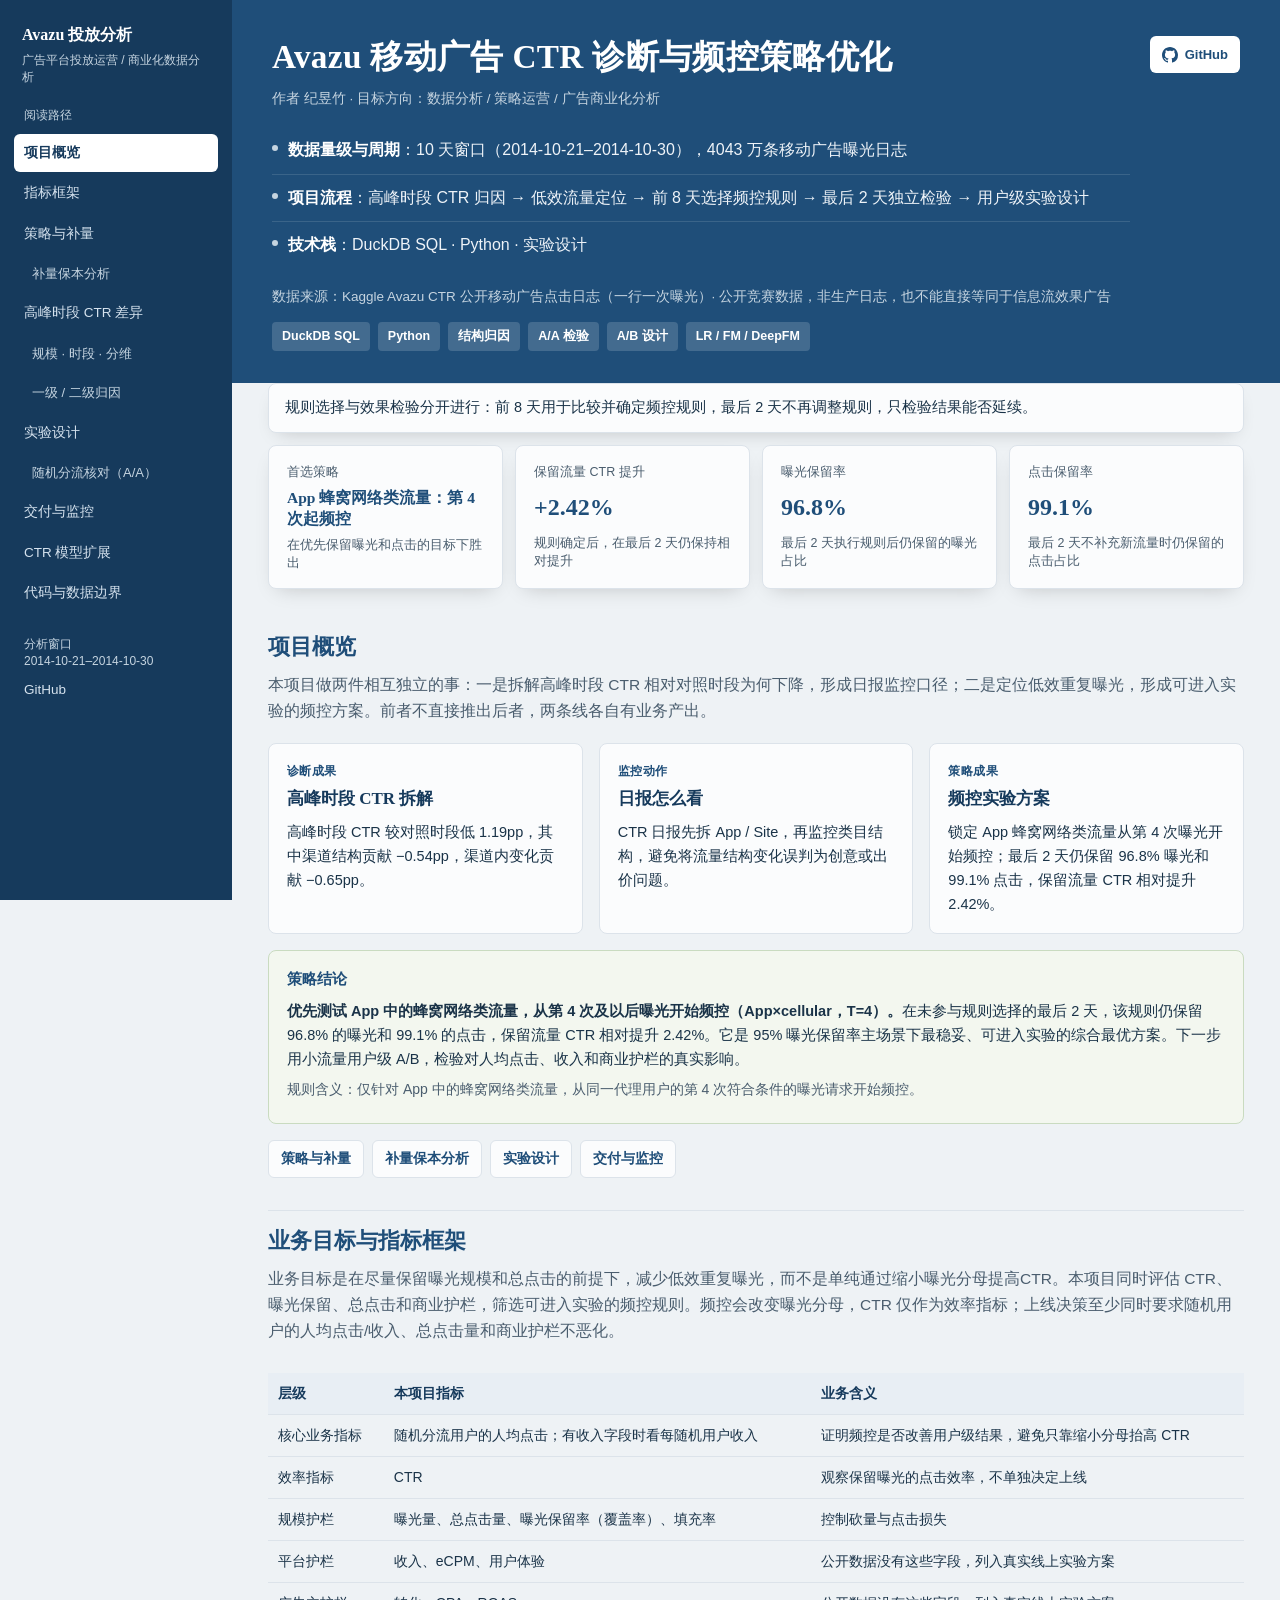
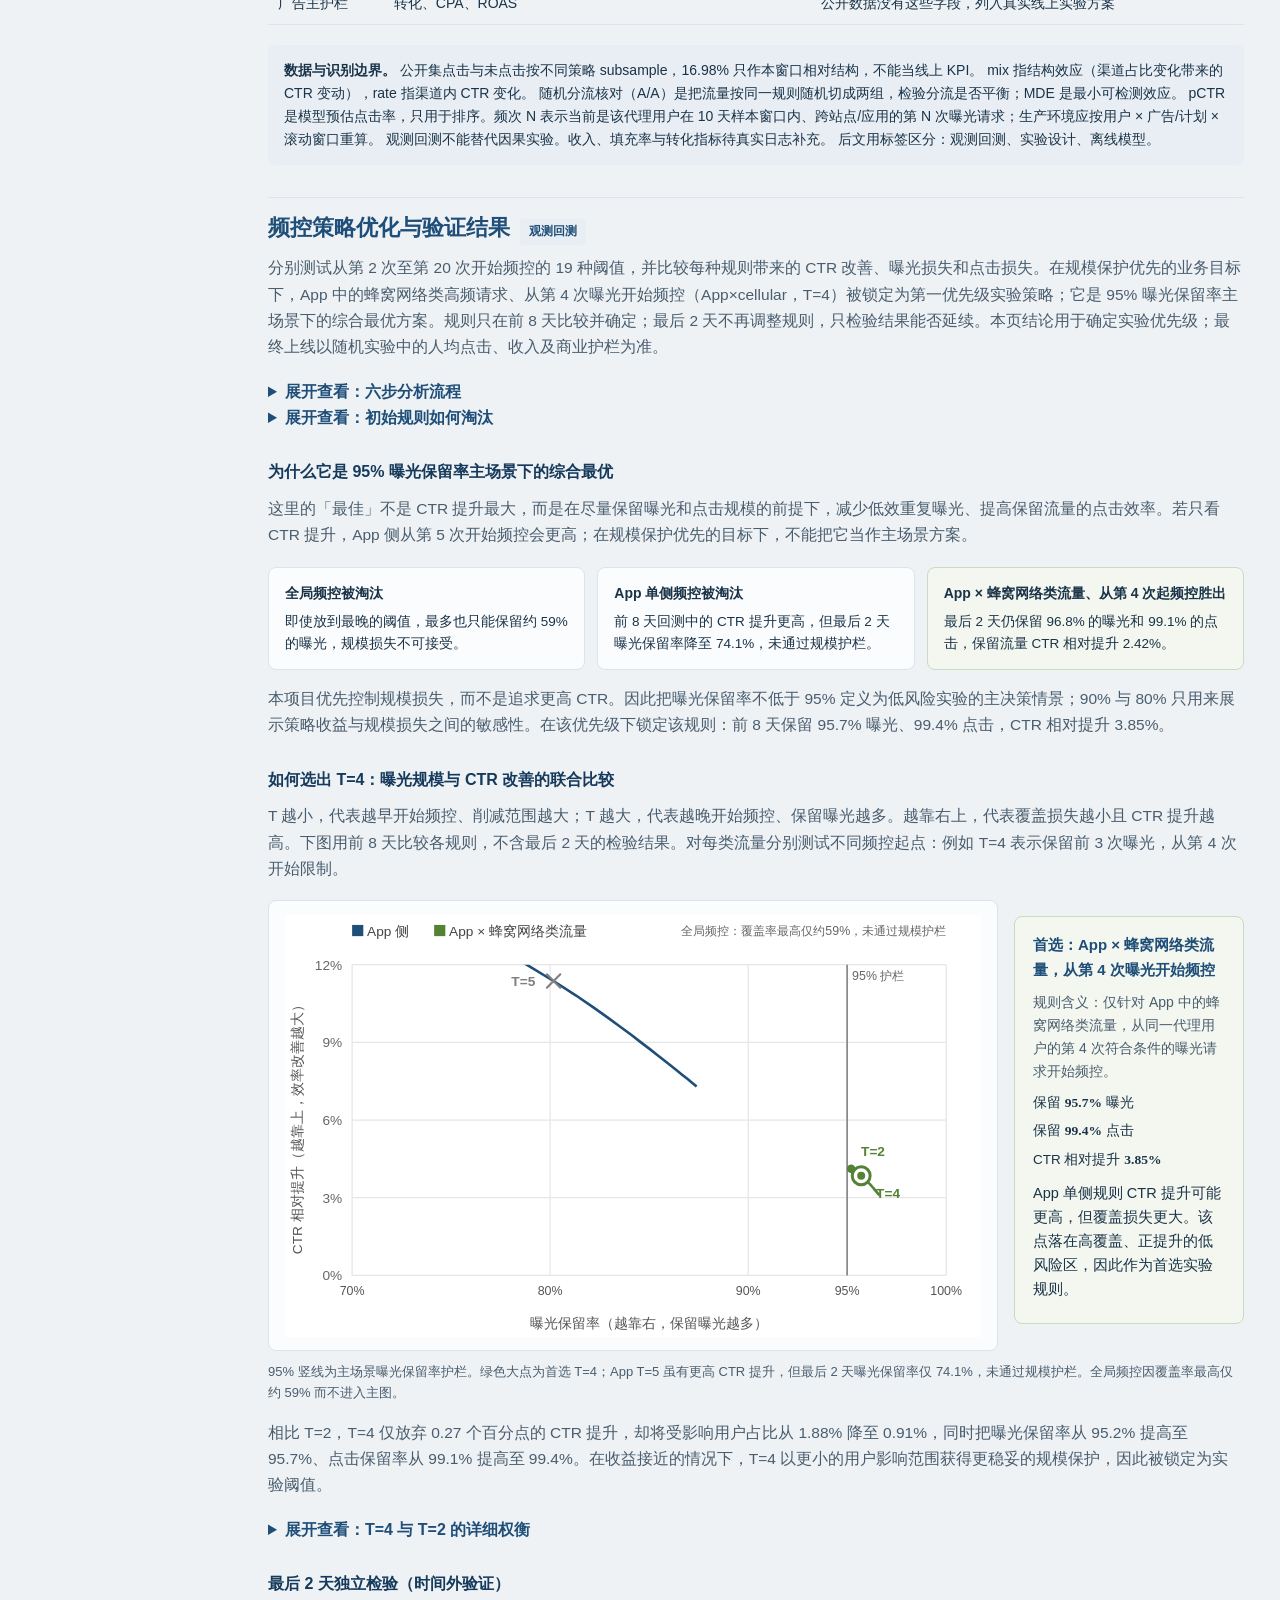
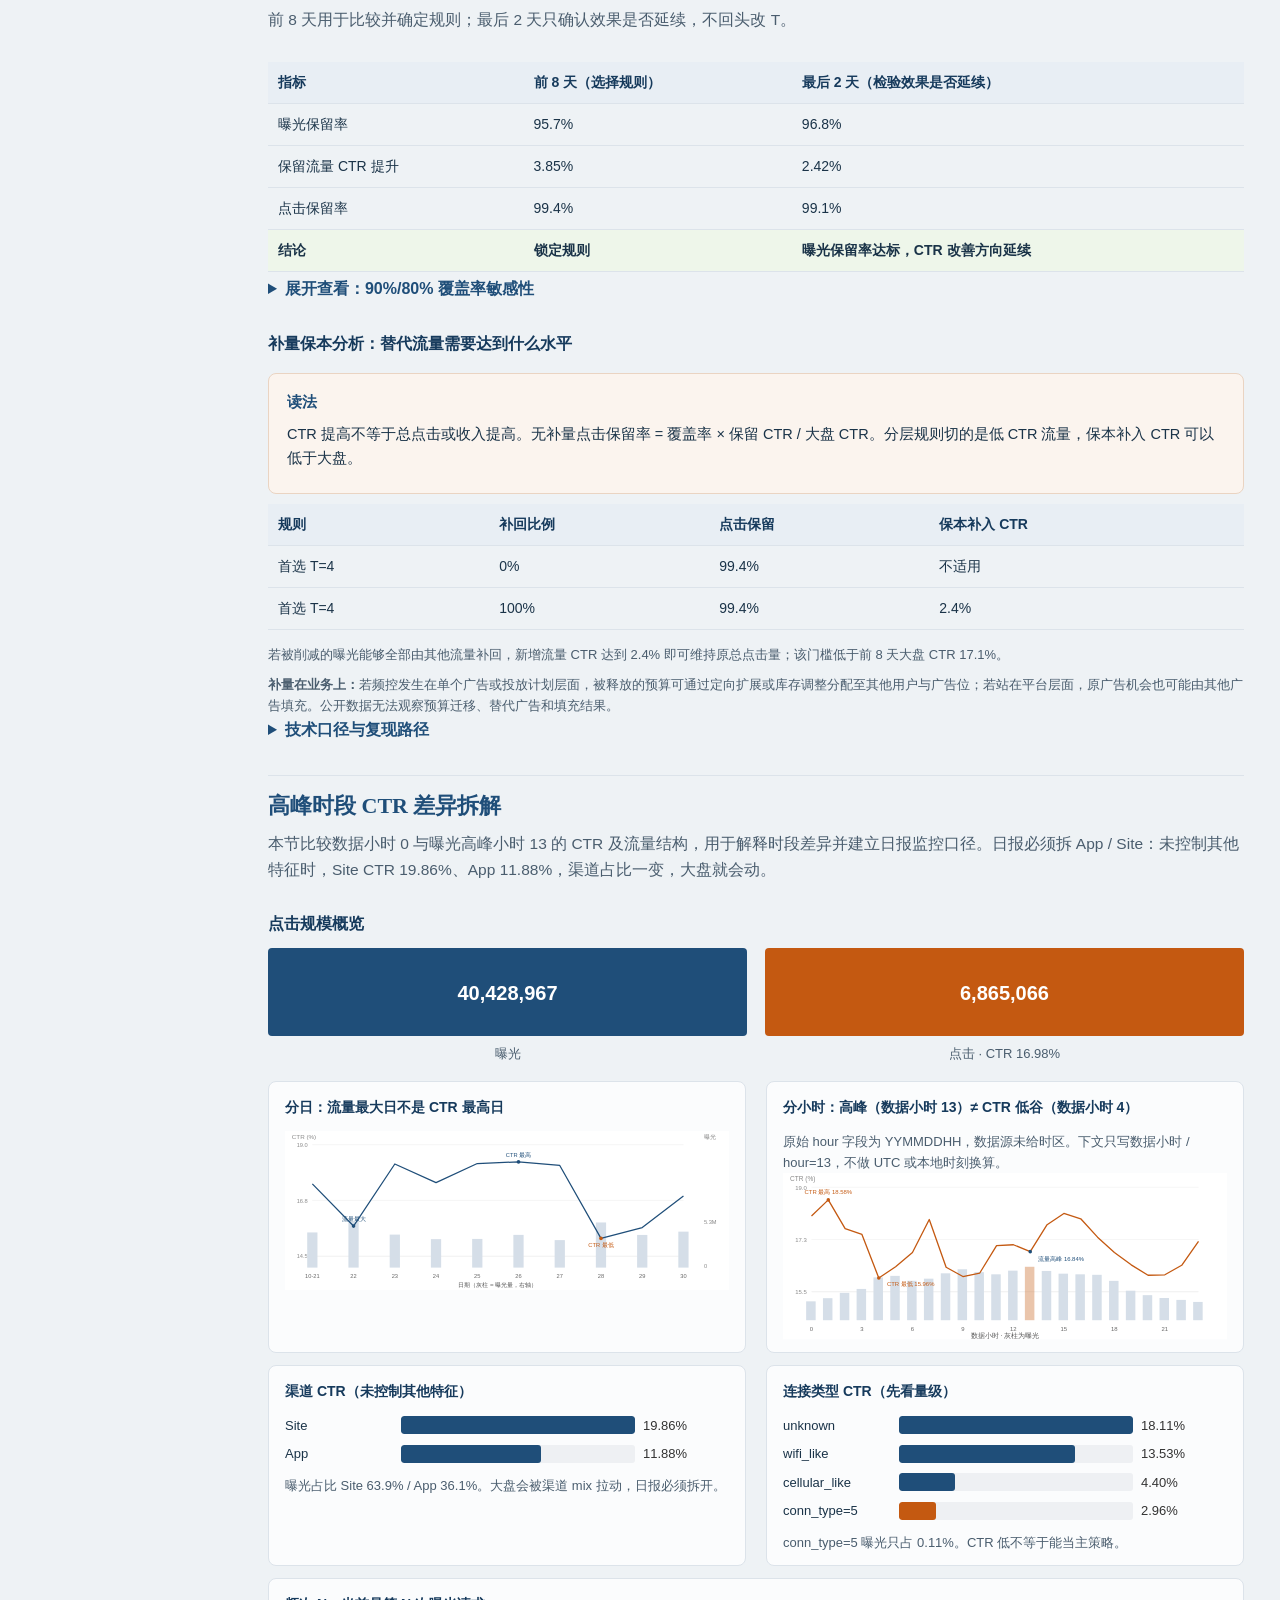
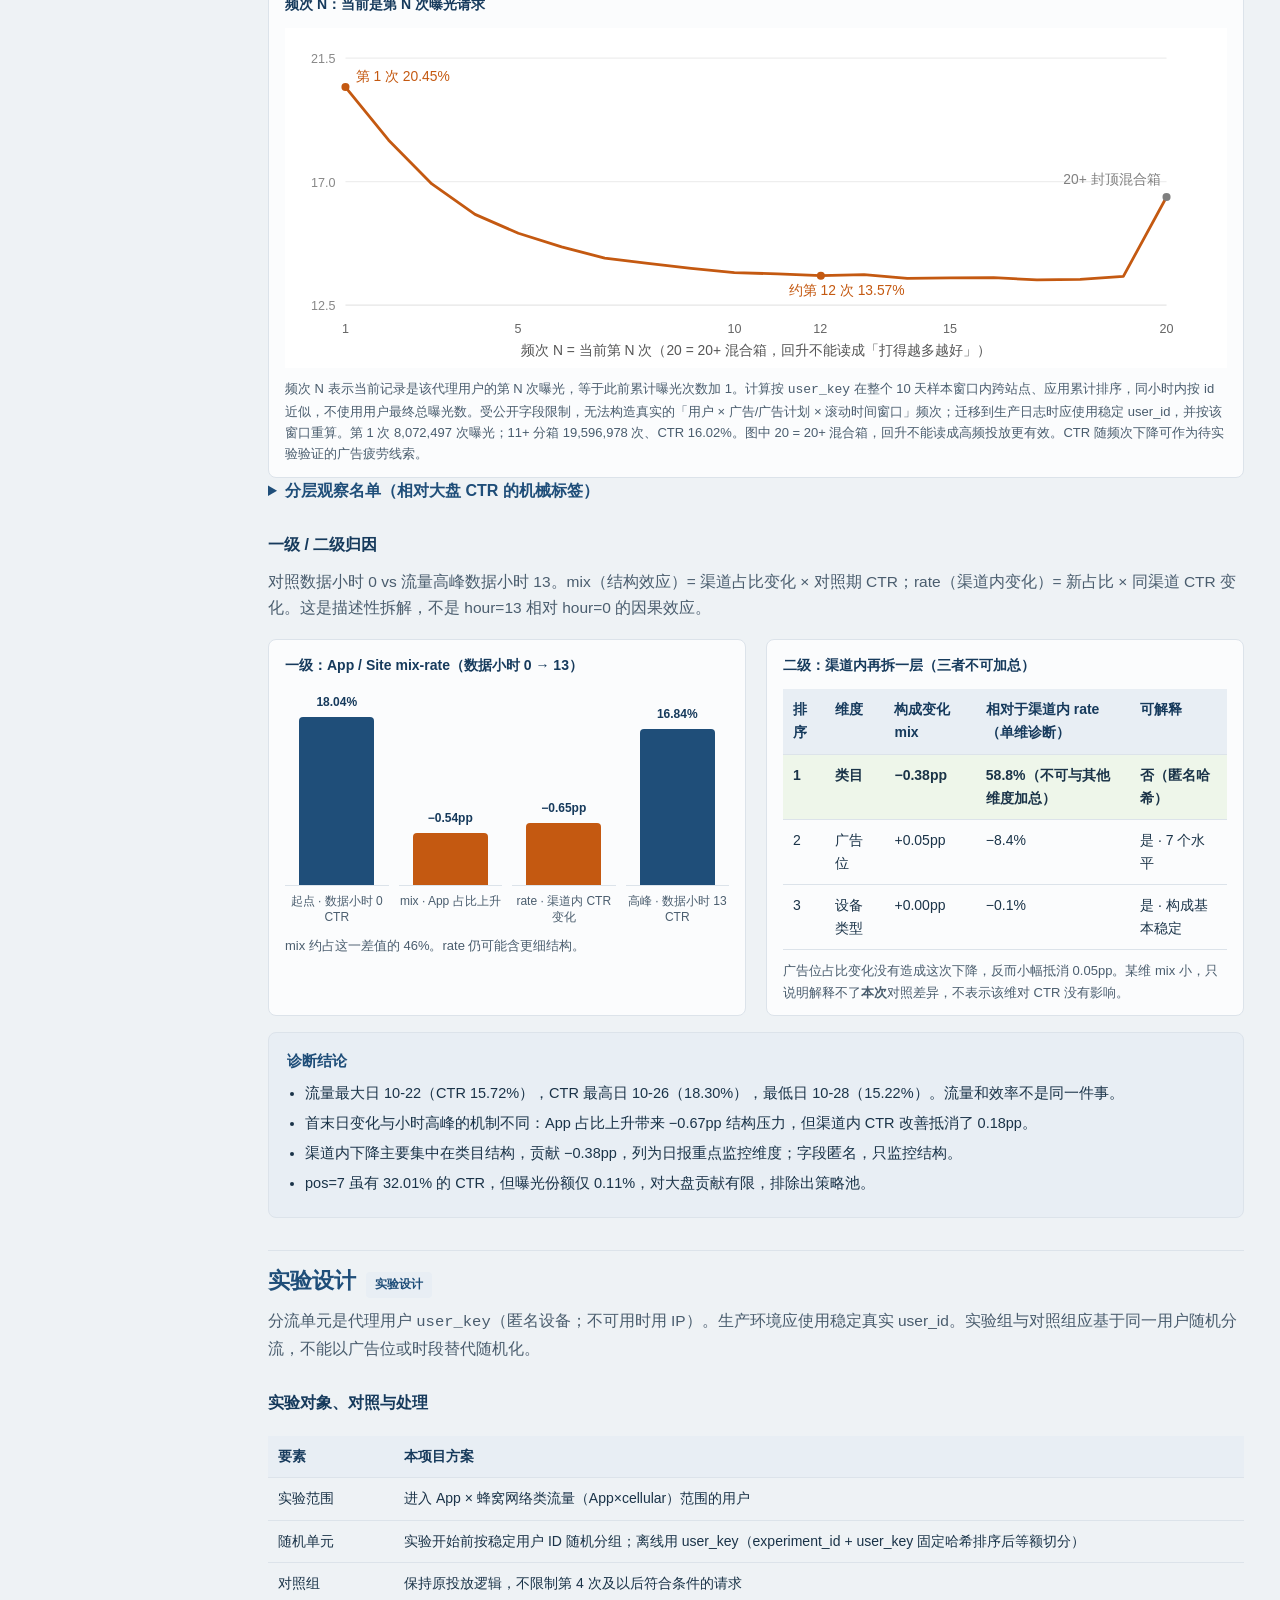
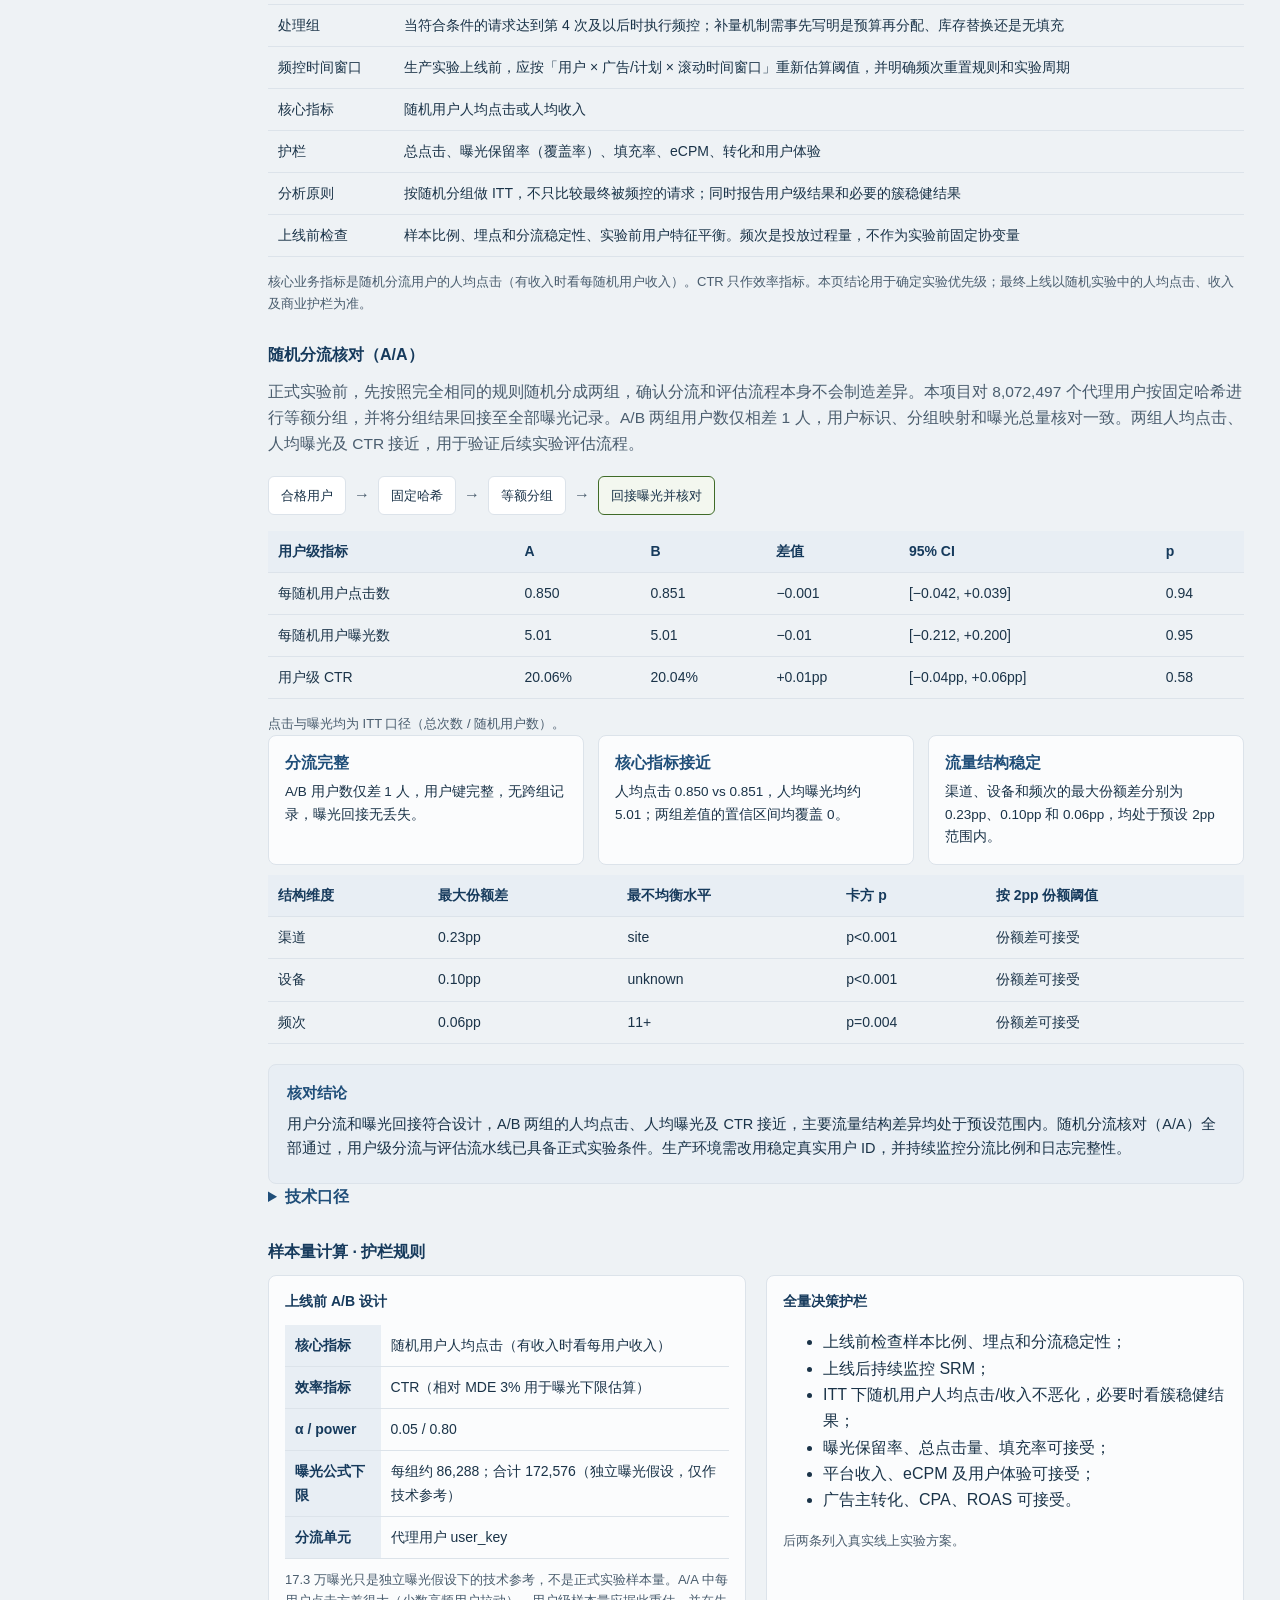
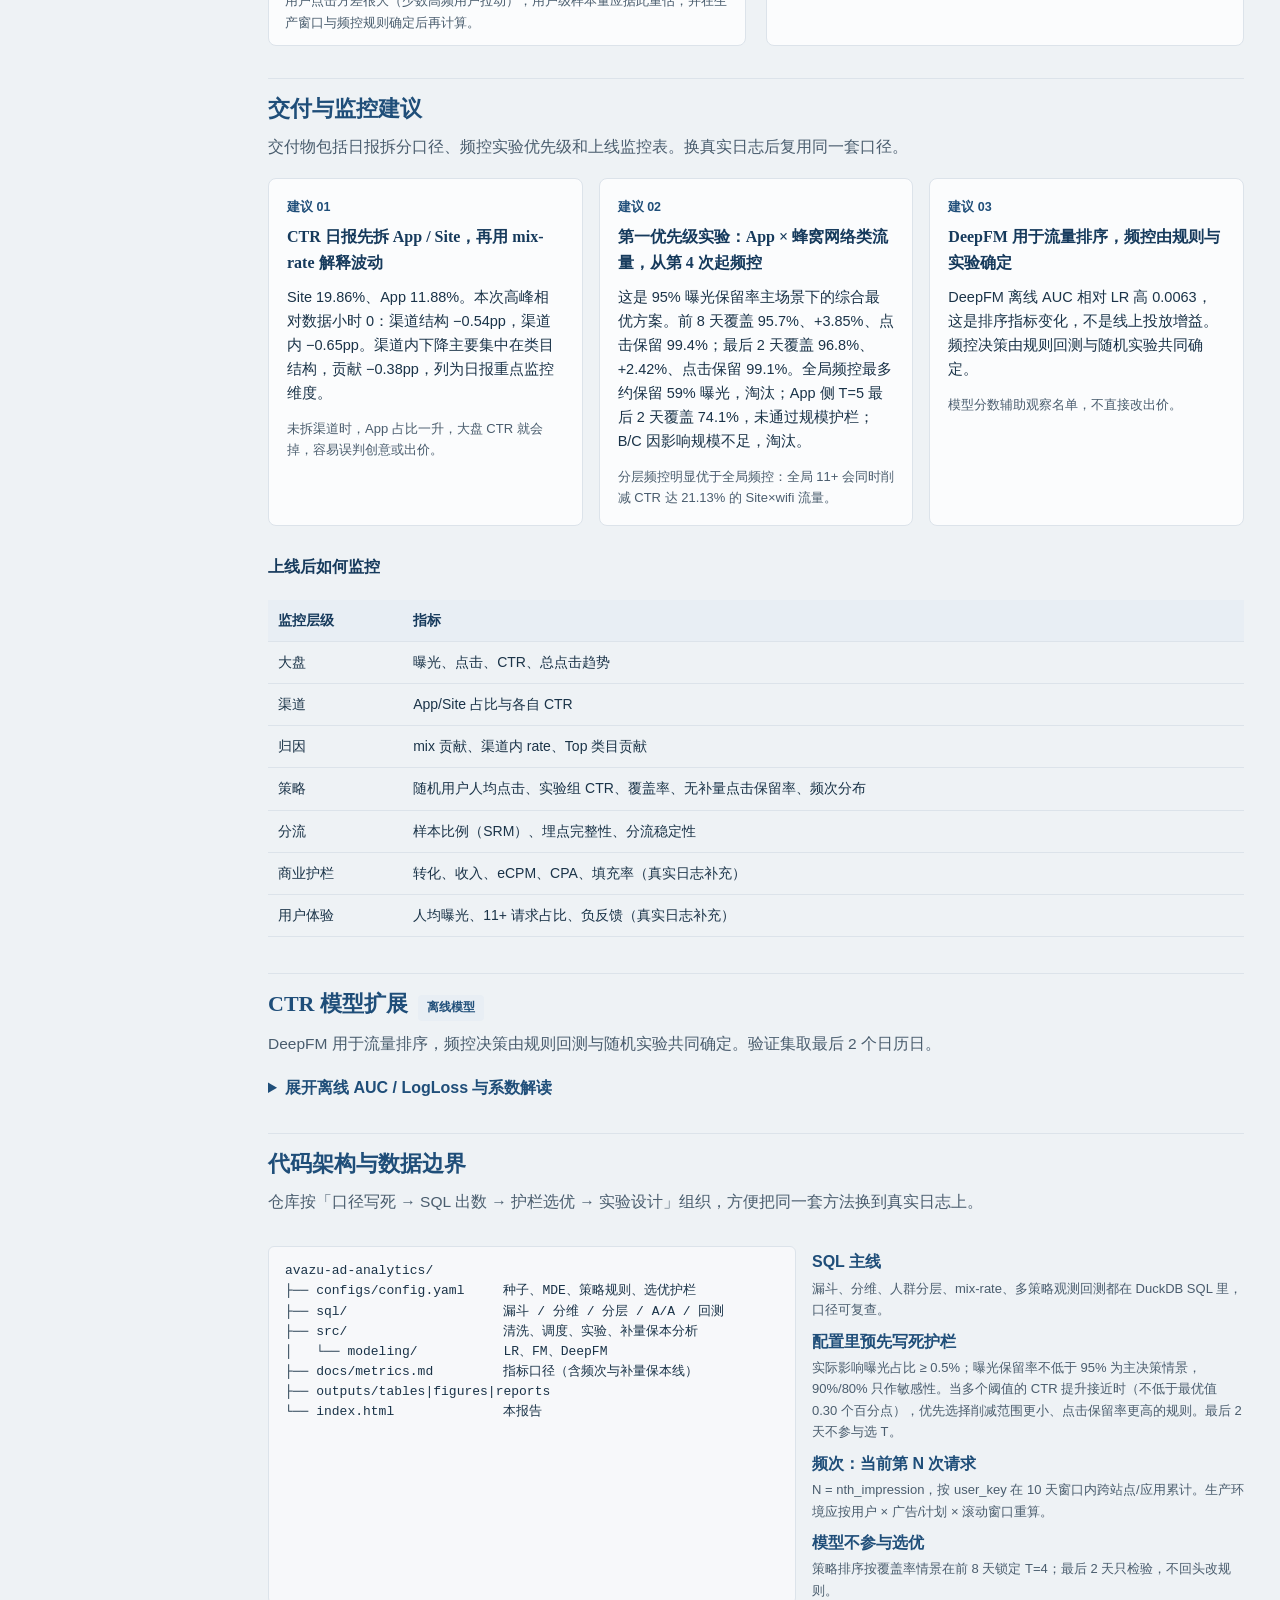
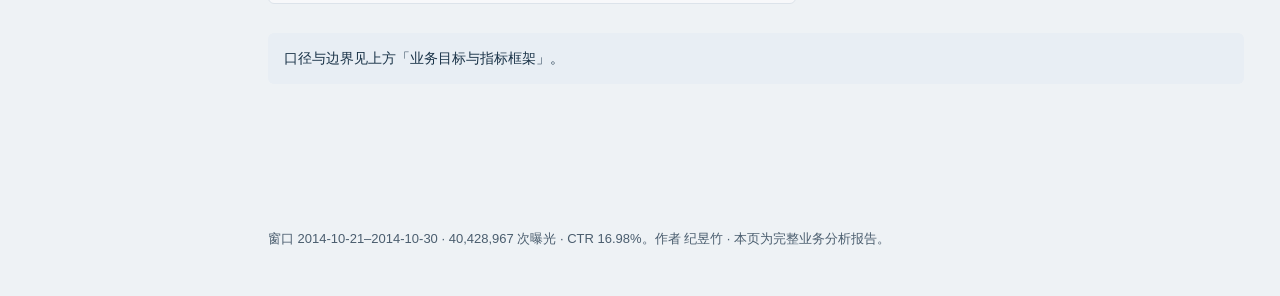
==== commit 607959ca: "Adapt the site to computer screens and host the fonts locally. Pages stay inside laptop and wide mon" ====
--- a/projects/avazu.html
+++ b/projects/avazu.html
@@ -4,9 +4,6 @@
 <meta charset="utf-8"/>
 <meta name="viewport" content="width=device-width, initial-scale=1"/>
 <title>Avazu 移动广告 CTR 诊断与频控策略优化 · 纪昱竹</title>
-<link rel="preconnect" href="https://fonts.googleapis.com"/>
-<link rel="preconnect" href="https://fonts.gstatic.com" crossorigin/>
-<link href="https://fonts.googleapis.com/css2?family=Noto+Sans+SC:wght@400;500;600;700&family=Noto+Serif+SC:wght@600;700&display=swap" rel="stylesheet"/>
 <style>
 :root {
   --navy:#1F4E79; --navy-2:#163A5C; --ink:#1a3348; --orange:#C45911; --green:#3f6b28;
